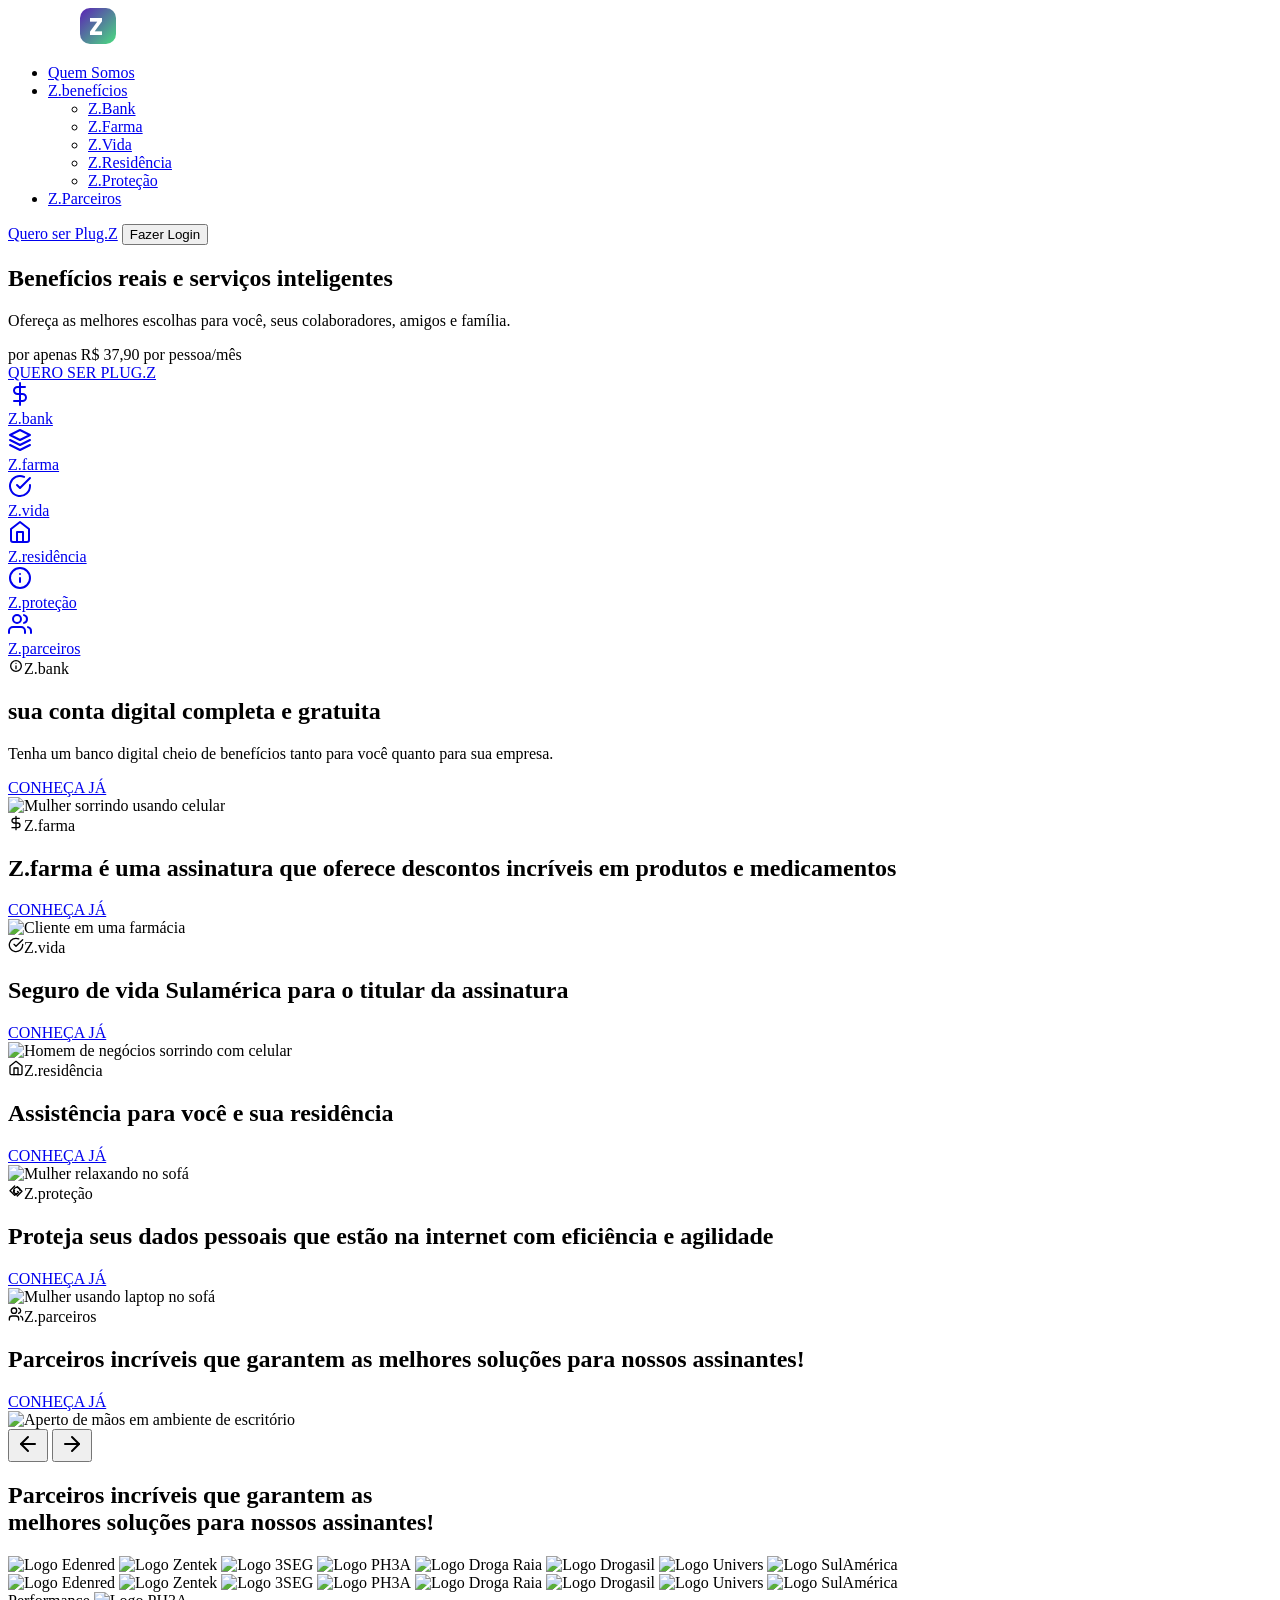
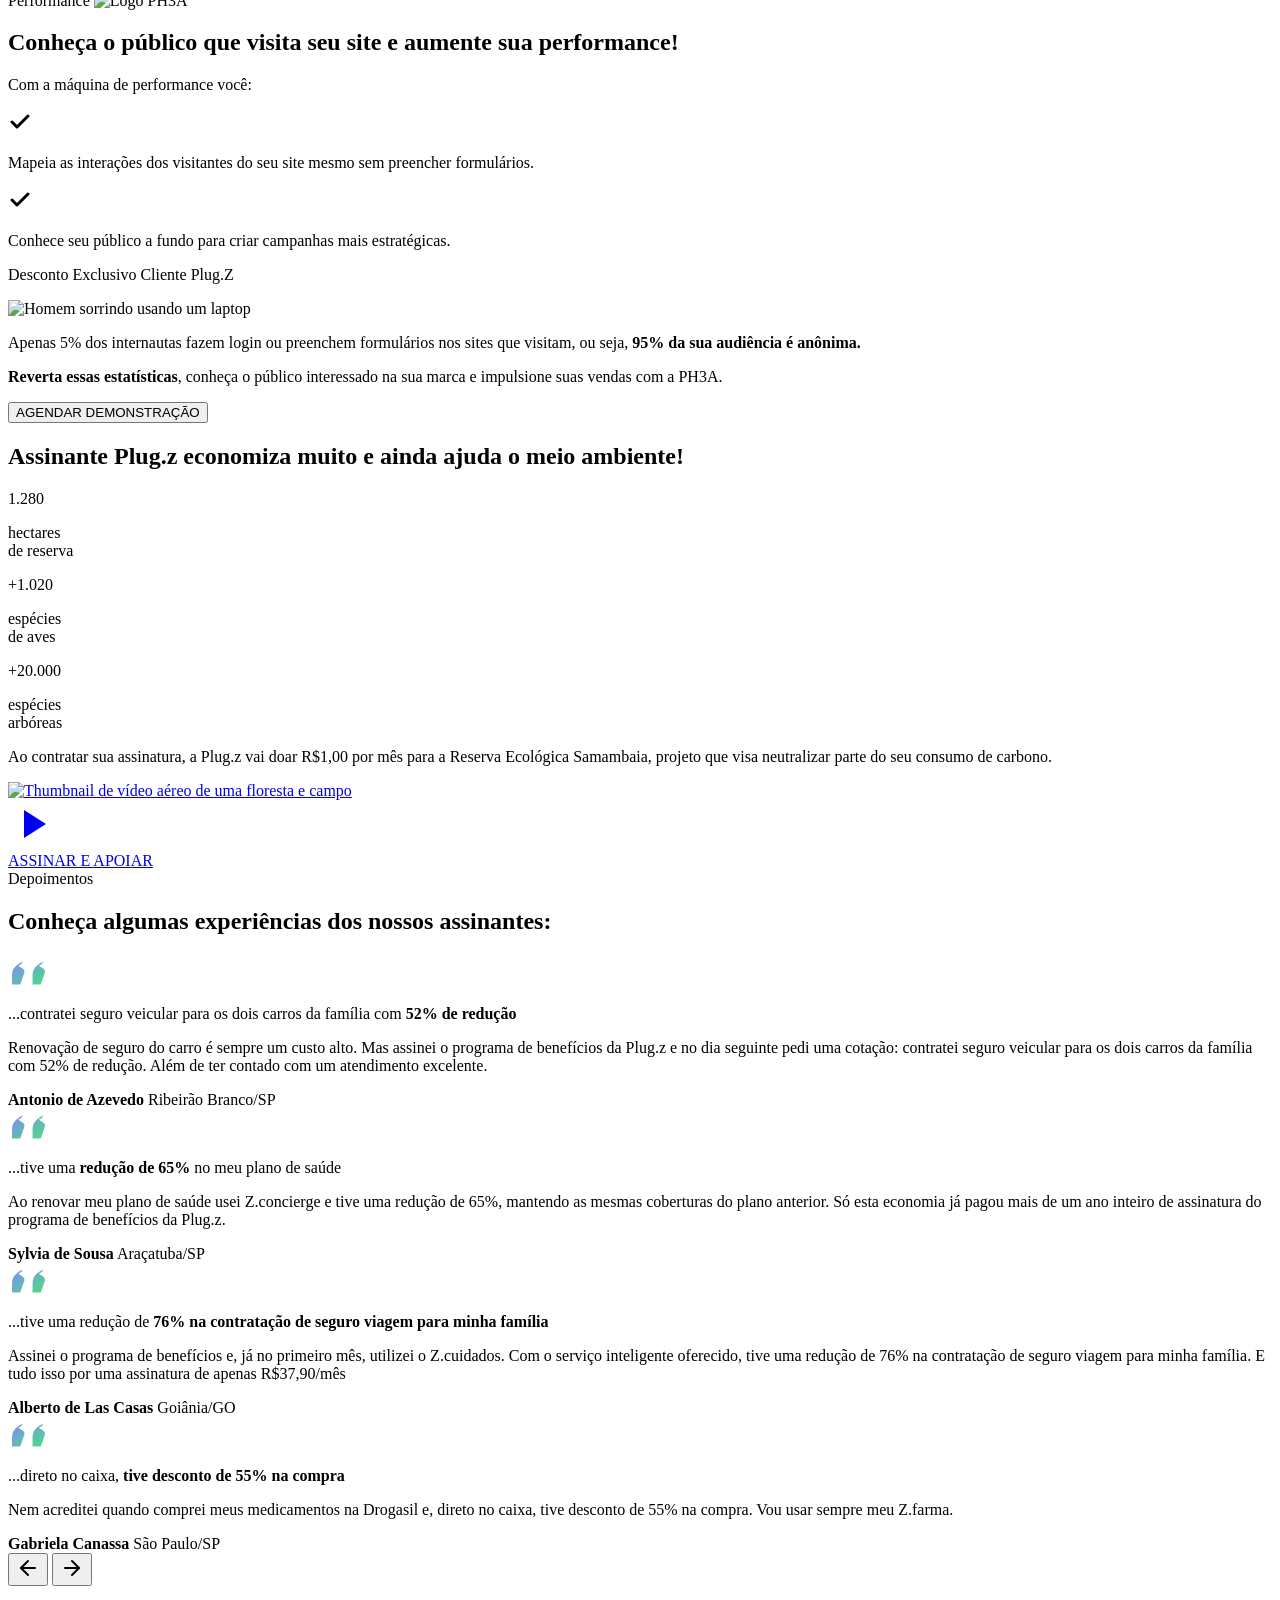
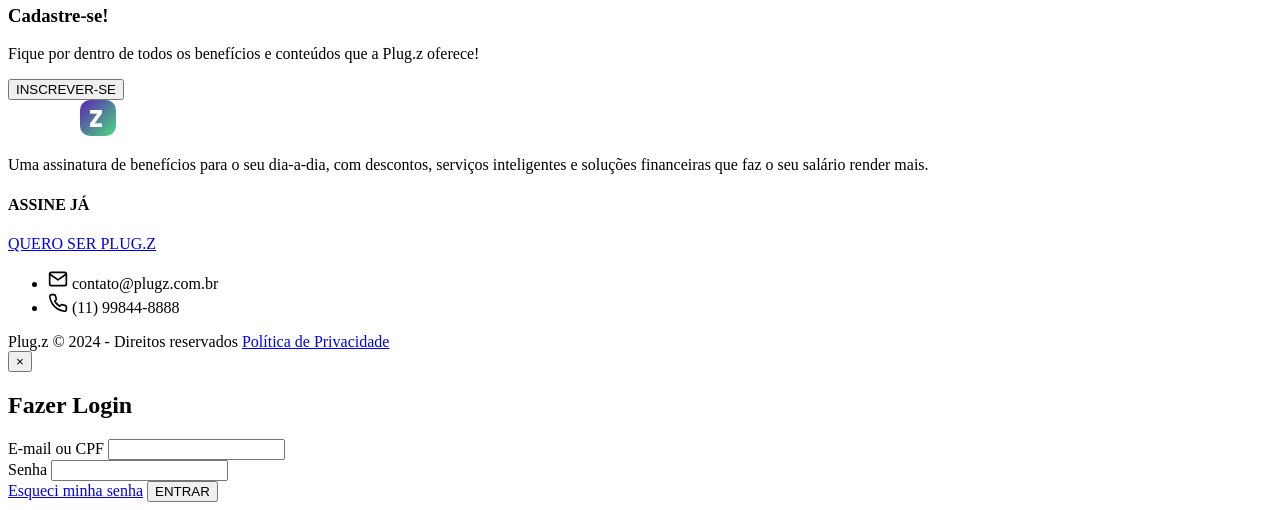
==== index.html @ 10fad4d1 "att5" ====
<!DOCTYPE html>
<html lang="pt-BR">
<head>
    <meta charset="UTF-8">
    <meta name="viewport" content="width=device-width, initial-scale=1.0">
    <title>Plug.Z - Benefícios reais e serviços inteligentes</title>
    <link rel="stylesheet" href="style.css">
    <link rel="preconnect" href="https://fonts.googleapis.com">
    <link rel="preconnect" href="https://fonts.gstatic.com" crossorigin>
    <link href="https://fonts.googleapis.com/css2?family=Poppins:wght@400;500;600;700&display=swap" rel="stylesheet">
</head>
<body>
    <div class="mouse-glow"></div>
    <div class="background-image"></div>
    <div class="background-dots"></div>

    <header class="main-header">
        <div class="container">
            <nav class="main-nav">
                <div class="logo">
                    <a href="index.html">
                        <svg width="112" height="36" viewBox="0 0 112 36" fill="none" xmlns="http://www.w3.org/2000/svg">
                            <defs><linearGradient id="logo-gradient" x1="0" y1="0" x2="1" y2="1"><stop offset="0%" stop-color="#5B21B6"/><stop offset="100%" stop-color="#4ADE80"/></linearGradient></defs>
                            <text x="0" y="27" font-family="Poppins, sans-serif" font-size="28" font-weight="500" fill="white">plug</text>
                            <g transform="translate(72 0)"><rect width="36" height="36" rx="10" fill="url(#logo-gradient)"/><text x="9" y="27" font-family="Poppins, sans-serif" font-size="24" font-weight="700" fill="white">Z</text></g>
                        </svg>
                    </a>
                </div>
                <ul class="nav-links">
                    <li><a href="quem-somos.html">Quem Somos</a></li>
                    
                    <li class="nav-item-dropdown">
                        <a href="#">Z.benefícios</a>
                        <ul class="dropdown-menu">
                            <li><a href="zbank.html">Z.Bank</a></li>
                            <li><a href="zfarma.html">Z.Farma</a></li>
                            <li><a href="zvida.html">Z.Vida</a></li>
                            <li><a href="zresidencia.html">Z.Residência</a></li>
                            <li><a href="zprotecao.html">Z.Proteção</a></li>
                        </ul>
                    </li>

                    <li><a href="zparceiros.html">Z.Parceiros</a></li>
                </ul>
                <div class="nav-buttons">
                    <a href="quem-somos.html" class="btn btn-outline">Quero ser Plug.Z</a>
                    <button class="btn btn-solid" id="login-btn">Fazer Login</button>
                </div>
            </nav>
        </div>
    </header>

    <main class="main-content">
        <div class="container content-wrapper">
            <section class="hero-text">
                <h1>Benefícios reais e serviços inteligentes</h1>
                <p>Ofereça as melhores escolhas para você, seus colaboradores, amigos e família.</p>
                <div class="price-section">
                    <span class="price-label">por apenas</span>
                    <span class="price-value">R$ 37,90</span>
                    <span class="price-period">por pessoa/mês</span>
                </div>
                <a href="quero-ser.html" class="btn btn-gradient">QUERO SER PLUG.Z</a>
            </section>
            
            <section class="services-grid">
                <a href="zbank.html" class="service-card-link">
                    <div class="service-card">
                        <div class="icon-bg"><svg xmlns="http://www.w3.org/2000/svg" width="24" height="24" viewBox="0 0 24 24" fill="none" stroke="currentColor" stroke-width="2" stroke-linecap="round" stroke-linejoin="round"><line x1="12" x2="12" y1="1" y2="23"></line><path d="M17 5H9.5a3.5 3.5 0 0 0 0 7h5a3.5 3.5 0 0 1 0 7H6"></path></svg></div>
                        <span>Z.bank</span>
                    </div>
                </a>
                <a href="zfarma.html" class="service-card-link">
                    <div class="service-card">
                        <div class="icon-bg"><svg xmlns="http://www.w3.org/2000/svg" width="24" height="24" viewBox="0 0 24 24" fill="none" stroke="currentColor" stroke-width="2" stroke-linecap="round" stroke-linejoin="round"><path d="M12 2L2 7l10 5 10-5-10-5zM2 17l10 5 10-5M2 12l10 5 10-5"></path></svg></div>
                        <span>Z.farma</span>
                    </div>
                </a>
                <a href="zvida.html" class="service-card-link">
                    <div class="service-card">
                        <div class="icon-bg"><svg xmlns="http://www.w3.org/2000/svg" width="24" height="24" viewBox="0 0 24 24" fill="none" stroke="currentColor" stroke-width="2" stroke-linecap="round" stroke-linejoin="round"><path d="M22 11.08V12a10 10 0 1 1-5.93-9.14"></path><polyline points="22 4 12 14.01 9 11.01"></polyline></svg></div>
                        <span>Z.vida</span>
                    </div>
                </a>
                <a href="zresidencia.html" class="service-card-link">
                    <div class="service-card">
                        <div class="icon-bg"><svg xmlns="http://www.w3.org/2000/svg" width="24" height="24" viewBox="0 0 24 24" fill="none" stroke="currentColor" stroke-width="2" stroke-linecap="round" stroke-linejoin="round"><path d="m3 9 9-7 9 7v11a2 2 0 0 1-2 2H5a2 2 0 0 1-2-2z"></path><polyline points="9 22 9 12 15 12 15 22"></polyline></svg></div>
                        <span>Z.residência</span>
                    </div>
                </a>
                <a href="zprotecao.html" class="service-card-link">
                    <div class="service-card">
                        <div class="icon-bg"><svg xmlns="http://www.w3.org/2000/svg" width="24" height="24" viewBox="0 0 24 24" fill="none" stroke="currentColor" stroke-width="2" stroke-linecap="round" stroke-linejoin="round"><circle cx="12" cy="12" r="10"></circle><line x1="12" y1="16" x2="12" y2="12"></line><line x1="12" y1="8" x2="12.01" y2="8"></line></svg></div>
                        <span>Z.proteção</span>
                    </div>
                </a>
                <a href="zparceiros.html" class="service-card-link">
                    <div class="service-card">
                        <div class="icon-bg"><svg xmlns="http://www.w3.org/2000/svg" width="24" height="24" viewBox="0 0 24 24" fill="none" stroke="currentColor" stroke-width="2" stroke-linecap="round" stroke-linejoin="round"><path d="M17 21v-2a4 4 0 0 0-4-4H5a4 4 0 0 0-4 4v2"></path><circle cx="9" cy="7" r="4"></circle><path d="M23 21v-2a4 4 0 0 0-3-3.87"></path><path d="M16 3.13a4 4 0 0 1 0 7.75"></path></svg></div>
                        <span>Z.parceiros</span>
                    </div>
                </a>
            </section>
        </div>
    </main>

   <section class="benefits-carousel-section">
        <div class="container">
            <div class="carousel-wrapper carousel-component">
                <div class="carousel-track-container">
                    <div class="carousel-track">
                        <div class="carousel-slide">
                            <div class="slide-content">
                                <span class="service-tag"><svg xmlns="http://www.w3.org/2000/svg" width="16" height="16" viewBox="0 0 24 24" fill="none" stroke="currentColor" stroke-width="2" stroke-linecap="round" stroke-linejoin="round"><circle cx="12" cy="12" r="8"></circle><line x1="12" y1="16" x2="12" y2="12"></line><line x1="12" y1="8" x2="12" y2="8"></line></svg>Z.bank</span>
                                <h2>sua conta digital completa e gratuita</h2>
                                <p>Tenha um banco digital cheio de benefícios tanto para você quanto para sua empresa.</p>
                                <a href="zbank.html" class="btn btn-gradient">CONHEÇA JÁ</a>
                            </div>
                            <div class="slide-image-wrapper"><img src="imgs/index/car-zbank.jpg" alt="Mulher sorrindo usando celular"></div>
                        </div>
                        <div class="carousel-slide">
                            <div class="slide-content">
                                <span class="service-tag"><svg xmlns="http://www.w3.org/2000/svg" width="16" height="16" viewBox="0 0 24 24" fill="none" stroke="currentColor" stroke-width="2" stroke-linecap="round" stroke-linejoin="round"><path d="M12 2v20M17 5H9.5a3.5 3.5 0 0 0 0 7h5a3.5 3.5 0 0 1 0 7H6"></path></svg>Z.farma</span>
                                <h2>Z.farma é uma assinatura que oferece descontos incríveis em produtos e medicamentos</h2>
                                <a href="zfarma.html" class="btn btn-gradient">CONHEÇA JÁ</a>
                            </div>
                            <div class="slide-image-wrapper"><img src="imgs/index/car-zfarma.jpg" alt="Cliente em uma farmácia"></div>
                        </div>
                        <div class="carousel-slide">
                            <div class="slide-content">
                                <span class="service-tag"><svg xmlns="http://www.w3.org/2000/svg" width="16" height="16" viewBox="0 0 24 24" fill="none" stroke="currentColor" stroke-width="2" stroke-linecap="round" stroke-linejoin="round"><path d="M22 11.08V12a10 10 0 1 1-5.93-9.14"></path><polyline points="22 4 12 14.01 9 11.01"></polyline></svg>Z.vida</span>
                                <h2>Seguro de vida Sulamérica para o titular da assinatura</h2>
                                <a href="zvida.html" class="btn btn-gradient">CONHEÇA JÁ</a>
                            </div>
                            <div class="slide-image-wrapper"><img src="imgs/index/car-zvida.jpg" alt="Homem de negócios sorrindo com celular"></div>
                        </div>
                        <div class="carousel-slide">
                            <div class="slide-content">
                                <span class="service-tag"><svg xmlns="http://www.w3.org/2000/svg" width="16" height="16" viewBox="0 0 24 24" fill="none" stroke="currentColor" stroke-width="2" stroke-linecap="round" stroke-linejoin="round"><path d="m3 9 9-7 9 7v11a2 2 0 0 1-2 2H5a2 2 0 0 1-2-2z"></path><polyline points="9 22 9 12 15 12 15 22"></polyline></svg>Z.residência</span>
                                <h2>Assistência para você e sua residência</h2>
                                <a href="zresidencia.html" class="btn btn-gradient">CONHEÇA JÁ</a>
                            </div>
                            <div class="slide-image-wrapper"><img src="imgs/index/car-zresidencia.jpg" alt="Mulher relaxando no sofá"></div>
                        </div>
                        <div class="carousel-slide">
                            <div class="slide-content">
                                <span class="service-tag"><svg xmlns="http://www.w3.org/2000/svg" width="16" height="16" viewBox="0 0 24 24" fill="none" stroke="currentColor" stroke-width="2" stroke-linecap="round" stroke-linejoin="round"><path d="M18 11.25a4.72 4.72 0 1 0-8.86 2.09"></path><path d="M14.25 12.75 16 14l-4 4-1.5-1.5"></path><path d="m14 19.5 7-7-7-7"></path><path d="M9.75 11.25 8 13l4 4 1.5-1.5"></path><path d="m10 4.5-7 7 7 7"></path></svg>Z.proteção</span>
                                <h2>Proteja seus dados pessoais que estão na internet com eficiência e agilidade</h2>
                                <a href="zprotecao.html" class="btn btn-gradient">CONHEÇA JÁ</a>
                            </div>
                            <div class="slide-image-wrapper"><img src="imgs/index/car-zprotecao.jpg" alt="Mulher usando laptop no sofá"></div>
                        </div>
                        <div class="carousel-slide">
                            <div class="slide-content">
                                <span class="service-tag"><svg xmlns="http://www.w3.org/2000/svg" width="16" height="16" viewBox="0 0 24 24" fill="none" stroke="currentColor" stroke-width="2" stroke-linecap="round" stroke-linejoin="round"><path d="M16 21v-2a4 4 0 0 0-4-4H6a4 4 0 0 0-4 4v2"/><circle cx="9" cy="7" r="4"/><path d="M22 21v-2a4 4 0 0 0-3-3.87"/><path d="M16 3.13a4 4 0 0 1 0 7.75"/></svg>Z.parceiros</span>
                                <h2>Parceiros incríveis que garantem as melhores soluções para nossos assinantes!</h2>
                                <a href="zparceiros.html" class="btn btn-gradient">CONHEÇA JÁ</a>
                            </div>
                            <div class="slide-image-wrapper"><img src="imgs/index/car-zparceiros.jpg" alt="Aperto de mãos em ambiente de escritório"></div>
                        </div>
                    </div>
                </div>
                <div class="carousel-nav">
                    <button class="carousel-arrow prev-arrow"><svg xmlns="http://www.w3.org/2000/svg" width="24" height="24" viewBox="0 0 24 24" fill="none" stroke="currentColor" stroke-width="2" stroke-linecap="round" stroke-linejoin="round"><line x1="19" y1="12" x2="5" y2="12"></line><polyline points="12 19 5 12 12 5"></polyline></svg></button>
                    <button class="carousel-arrow next-arrow"><svg xmlns="http://www.w3.org/2000/svg" width="24" height="24" viewBox="0 0 24 24" fill="none" stroke="currentColor" stroke-width="2" stroke-linecap="round" stroke-linejoin="round"><line x1="5" y1="12" x2="19" y2="12"></line><polyline points="12 5 19 12 12 19"></polyline></svg></button>
                </div>
            </div>
        </div>
    </section>

    <section class="partners-section">
        <div class="container">
            <h2 class="partners-title">
                <strong>Parceiros incríveis</strong> que garantem as<br>melhores soluções para nossos assinantes!
            </h2>
            <div class="logo-scroller">
                <div class="logo-list">
                    <img src="imgs/index/logo-edenred.png" alt="Logo Edenred">
                    <img src="imgs/index/logo-zentek.png" alt="Logo Zentek">
                    <img src="imgs/index/logo-3seg.png" alt="Logo 3SEG">
                    <img src="imgs/index/logo-ph3a.png" alt="Logo PH3A">
                    <img src="imgs/index/logo-drogaraia.png" alt="Logo Droga Raia">
                    <img src="imgs/index/logo-drogasil.png" alt="Logo Drogasil">
                    <img src="imgs/index/logo-univers.png" alt="Logo Univers">
                    <img src="imgs/index/logo-sulamerica.png" alt="Logo SulAmérica">
                </div>
                <div class="logo-list" aria-hidden="true">
                    <img src="imgs/index/logo-edenred.png" alt="Logo Edenred">
                    <img src="imgs/index/logo-zentek.png" alt="Logo Zentek">
                    <img src="imgs/index/logo-3seg.png" alt="Logo 3SEG">
                    <img src="imgs/index/logo-ph3a.png" alt="Logo PH3A">
                    <img src="imgs/index/logo-drogaraia.png" alt="Logo Droga Raia">
                    <img src="imgs/index/logo-drogasil.png" alt="Logo Drogasil">
                    <img src="imgs/index/logo-univers.png" alt="Logo Univers">
                    <img src="imgs/index/logo-sulamerica.png" alt="Logo SulAmérica">
                </div>
            </div>
        </div>
    </section>

    <section class="performance-section">
        <div class="container">
            <div class="performance-card">
                <div class="performance-content">
                    <div class="performance-header">
                        <span class="pill">Performance</span>
                        <img src="imgs/index/section-ph3a.png" alt="Logo PH3A" class="partner-logo">
                    </div>
                    <h2>Conheça o público que visita seu site e aumente sua performance!</h2>
                    <p class="subtitle">Com a máquina de performance você:</p>
                    <div class="feature-grid">
                        <div class="feature-item">
                            <svg class="checkmark" xmlns="http://www.w3.org/2000/svg" width="24" height="24" viewBox="0 0 24 24" fill="none" stroke="currentColor" stroke-width="3" stroke-linecap="round" stroke-linejoin="round"><polyline points="20 6 9 17 4 12"></polyline></svg>
                            <p>Mapeia as interações dos visitantes do seu site mesmo sem preencher formulários.</p>
                        </div>
                        <div class="feature-item">
                            <svg class="checkmark" xmlns="http://www.w3.org/2000/svg" width="24" height="24" viewBox="0 0 24 24" fill="none" stroke="currentColor" stroke-width="3" stroke-linecap="round" stroke-linejoin="round"><polyline points="20 6 9 17 4 12"></polyline></svg>
                            <p>Conhece seu público a fundo para criar campanhas mais estratégicas.</p>
                        </div>
                    </div>
                    <p class="exclusive-discount">Desconto Exclusivo Cliente Plug.Z</p>
                </div>
                <div class="performance-image-wrapper">
                    <img src="https://images.unsplash.com/photo-1599566150163-29194dcaad36?q=80&w=1974&auto=format&fit=crop" alt="Homem sorrindo usando um laptop">
                </div>
            </div>
        </div>
    </section>

    <section class="stats-cta-section">
        <div class="container">
            <div class="stats-wrapper">
                <div class="stat-card">
                    <p>Apenas 5% dos internautas fazem login ou preenchem formulários nos sites que visitam, ou seja, <strong>95% da sua audiência é anônima.</strong></p>
                </div>
                <div class="stat-card cta-card">
                    <p><strong>Reverta essas estatísticas</strong>, conheça o público interessado na sua marca e impulsione suas vendas com a PH3A.</p>
                    <button class="btn btn-gradient">AGENDAR DEMONSTRAÇÃO</button>
                </div>
            </div>
        </div>
    </section>

    <section class="environment-section">
        <div class="container">
            <div class="environment-card">
                <div class="environment-info">
                    <h2>Assinante Plug.z economiza muito e ainda ajuda o meio ambiente!</h2>
                    <div class="environment-stats">
                        <div class="stat-item"><span class="stat-number">1.280</span><p class="stat-label">hectares<br>de reserva</p></div>
                        <div class="stat-item"><span class="stat-number">+1.020</span><p class="stat-label">espécies<br>de aves</p></div>
                        <div class="stat-item"><span class="stat-number">+20.000</span><p class="stat-label">espécies<br>arbóreas</p></div>
                    </div>
                </div>
                <div class="environment-video-side">
                    <p>Ao contratar sua assinatura, a Plug.z vai doar R$1,00 por mês para a Reserva Ecológica Samambaia, projeto que visa neutralizar parte do seu consumo de carbono.</p>
                    <a href="https://www.youtube.com/watch?v=bH5TmgwI7Fs&t" class="video-thumbnail" target="_blank" rel="noopener noreferrer">
                        <img src="https://images.unsplash.com/photo-1500382017468-9049fed747ef?q=80&w=2232&auto=format&fit=crop" alt="Thumbnail de vídeo aéreo de uma floresta e campo">
                        <div class="play-button-overlay"><svg xmlns="http://www.w3.org/2000/svg" width="48" height="48" viewBox="0 0 24 24" fill="currentColor"><path d="M8 5v14l11-7z"></path></svg></div>
                    </a>
                </div>
                <a href="quero-ser.html" class="btn btn-gradient">ASSINAR E APOIAR</a>
            </div>
        </div>
    </section>

    <section class="testimonials-section">
        <div class="container testimonials-wrapper">
            <div class="testimonial-intro">
                <span class="pill">Depoimentos</span>
                <h2>Conheça algumas <strong>experiências</strong> dos nossos assinantes:</h2>
            </div>
            
            <div class="testimonial-carousel carousel-component">
                <div class="carousel-track-container">
                    <div class="carousel-track">
                        <!-- Slide 1 -->
                        <div class="testimonial-slide">
                            <div class="testimonial-card">
                                <svg class="quote-icon" width="40" height="30" viewBox="0 0 40 30" fill="none" xmlns="http://www.w3.org/2000/svg">
                                    <defs><linearGradient id="quote-gradient-1" x1="0" y1="0" x2="1" y2="1"><stop offset="0%" stop-color="#818CF8"/><stop offset="100%" stop-color="#4ADE80"/></linearGradient></defs>
                                    <path d="M12.23 29.5L16.5 17.25C16.5 16.0375 16.1458 15.0417 15.4375 14.2625C14.7292 13.4833 13.5 12.625 11.75 11.6875L10.38 10.375C11.5567 9.89167 12.575 9.41667 13.435 8.95L14.735 6.6C12.4217 7.7 10.425 8.95 8.745 10.35C7.065 11.75 5.86 13.25 5.13 14.85C4.4 16.45 4.035 18.2 4.035 20.1V29.5H12.235H12.23ZM32.765 29.5L37.035 17.25C37.035 16.0375 36.6808 15.0417 35.9725 14.2625C35.2642 13.4833 34.035 12.625 32.285 11.6875L30.915 10.375C32.0917 9.89167 33.11 9.41667 33.97 8.95L35.27 6.6C32.9567 7.7 30.96 8.95 29.28 10.35C27.6 11.75 26.395 13.25 25.665 14.85C24.935 16.45 24.57 18.2 24.57 20.1V29.5H32.765Z" fill="url(#quote-gradient-1)"/></svg>
                                <p class="testimonial-quote">...contratei seguro veicular para os dois carros da família com <strong>52% de redução</strong></p>
                                <p class="testimonial-body">Renovação de seguro do carro é sempre um custo alto. Mas assinei o programa de benefícios da Plug.z e no dia seguinte pedi uma cotação: contratei seguro veicular para os dois carros da família com 52% de redução. Além de ter contado com um atendimento excelente.</p>
                                <div class="testimonial-author">
                                    <strong>Antonio de Azevedo</strong>
                                    <span>Ribeirão Branco/SP</span>
                                </div>
                            </div>
                        </div>
                        <!-- Slide 2 -->
                        <div class="testimonial-slide">
                            <div class="testimonial-card">
                                <svg class="quote-icon" width="40" height="30" viewBox="0 0 40 30" fill="none" xmlns="http://www.w3.org/2000/svg">
                                    <defs><linearGradient id="quote-gradient-2" x1="0" y1="0" x2="1" y2="1"><stop offset="0%" stop-color="#818CF8"/><stop offset="100%" stop-color="#4ADE80"/></linearGradient></defs>
                                    <path d="M12.23 29.5L16.5 17.25C16.5 16.0375 16.1458 15.0417 15.4375 14.2625C14.7292 13.4833 13.5 12.625 11.75 11.6875L10.38 10.375C11.5567 9.89167 12.575 9.41667 13.435 8.95L14.735 6.6C12.4217 7.7 10.425 8.95 8.745 10.35C7.065 11.75 5.86 13.25 5.13 14.85C4.4 16.45 4.035 18.2 4.035 20.1V29.5H12.235H12.23ZM32.765 29.5L37.035 17.25C37.035 16.0375 36.6808 15.0417 35.9725 14.2625C35.2642 13.4833 34.035 12.625 32.285 11.6875L30.915 10.375C32.0917 9.89167 33.11 9.41667 33.97 8.95L35.27 6.6C32.9567 7.7 30.96 8.95 29.28 10.35C27.6 11.75 26.395 13.25 25.665 14.85C24.935 16.45 24.57 18.2 24.57 20.1V29.5H32.765Z" fill="url(#quote-gradient-2)"/></svg>
                                <p class="testimonial-quote">...tive uma <strong>redução de 65%</strong> no meu plano de saúde</p>
                                <p class="testimonial-body">Ao renovar meu plano de saúde usei Z.concierge e tive uma redução de 65%, mantendo as mesmas coberturas do plano anterior. Só esta economia já pagou mais de um ano inteiro de assinatura do programa de benefícios da Plug.z.</p>
                                <div class="testimonial-author">
                                    <strong>Sylvia de Sousa</strong>
                                    <span>Araçatuba/SP</span>
                                </div>
                            </div>
                        </div>
                        <!-- Slide 3 -->
                        <div class="testimonial-slide">
                            <div class="testimonial-card">
                                <svg class="quote-icon" width="40" height="30" viewBox="0 0 40 30" fill="none" xmlns="http://www.w3.org/2000/svg">
                                    <defs><linearGradient id="quote-gradient-3" x1="0" y1="0" x2="1" y2="1"><stop offset="0%" stop-color="#818CF8"/><stop offset="100%" stop-color="#4ADE80"/></linearGradient></defs>
                                    <path d="M12.23 29.5L16.5 17.25C16.5 16.0375 16.1458 15.0417 15.4375 14.2625C14.7292 13.4833 13.5 12.625 11.75 11.6875L10.38 10.375C11.5567 9.89167 12.575 9.41667 13.435 8.95L14.735 6.6C12.4217 7.7 10.425 8.95 8.745 10.35C7.065 11.75 5.86 13.25 5.13 14.85C4.4 16.45 4.035 18.2 4.035 20.1V29.5H12.235H12.23ZM32.765 29.5L37.035 17.25C37.035 16.0375 36.6808 15.0417 35.9725 14.2625C35.2642 13.4833 34.035 12.625 32.285 11.6875L30.915 10.375C32.0917 9.89167 33.11 9.41667 33.97 8.95L35.27 6.6C32.9567 7.7 30.96 8.95 29.28 10.35C27.6 11.75 26.395 13.25 25.665 14.85C24.935 16.45 24.57 18.2 24.57 20.1V29.5H32.765Z" fill="url(#quote-gradient-3)"/></svg>
                                <p class="testimonial-quote">...tive uma redução de <strong>76% na contratação de seguro viagem para minha família</strong></p>
                                <p class="testimonial-body">Assinei o programa de benefícios e, já no primeiro mês, utilizei o Z.cuidados. Com o serviço inteligente oferecido, tive uma redução de 76% na contratação de seguro viagem para minha família. E tudo isso por uma assinatura de apenas R$37,90/mês</p>
                                <div class="testimonial-author">
                                    <strong>Alberto de Las Casas</strong>
                                    <span>Goiânia/GO</span>
                                </div>
                            </div>
                        </div>
                        <!-- Slide 4 -->
                        <div class="testimonial-slide">
                            <div class="testimonial-card">
                                <svg class="quote-icon" width="40" height="30" viewBox="0 0 40 30" fill="none" xmlns="http://www.w3.org/2000/svg">
                                    <defs><linearGradient id="quote-gradient-4" x1="0" y1="0" x2="1" y2="1"><stop offset="0%" stop-color="#818CF8"/><stop offset="100%" stop-color="#4ADE80"/></linearGradient></defs>
                                    <path d="M12.23 29.5L16.5 17.25C16.5 16.0375 16.1458 15.0417 15.4375 14.2625C14.7292 13.4833 13.5 12.625 11.75 11.6875L10.38 10.375C11.5567 9.89167 12.575 9.41667 13.435 8.95L14.735 6.6C12.4217 7.7 10.425 8.95 8.745 10.35C7.065 11.75 5.86 13.25 5.13 14.85C4.4 16.45 4.035 18.2 4.035 20.1V29.5H12.235H12.23ZM32.765 29.5L37.035 17.25C37.035 16.0375 36.6808 15.0417 35.9725 14.2625C35.2642 13.4833 34.035 12.625 32.285 11.6875L30.915 10.375C32.0917 9.89167 33.11 9.41667 33.97 8.95L35.27 6.6C32.9567 7.7 30.96 8.95 29.28 10.35C27.6 11.75 26.395 13.25 25.665 14.85C24.935 16.45 24.57 18.2 24.57 20.1V29.5H32.765Z" fill="url(#quote-gradient-4)"/></svg>
                                <p class="testimonial-quote">...direto no caixa, <strong>tive desconto de 55% na compra</strong></p>
                                <p class="testimonial-body">Nem acreditei quando comprei meus medicamentos na Drogasil e, direto no caixa, tive desconto de 55% na compra. Vou usar sempre meu Z.farma.</p>
                                <div class="testimonial-author">
                                    <strong>Gabriela Canassa</strong>
                                    <span>São Paulo/SP</span>
                                </div>
                            </div>
                        </div>
                    </div>
                </div>
                <div class="carousel-nav testimonial-nav">
                    <button class="carousel-arrow prev-arrow"><svg xmlns="http://www.w3.org/2000/svg" width="24" height="24" viewBox="0 0 24 24" fill="none" stroke="currentColor" stroke-width="2" stroke-linecap="round" stroke-linejoin="round"><line x1="19" y1="12" x2="5" y2="12"></line><polyline points="12 19 5 12 12 5"></polyline></svg></button>
                    <button class="carousel-arrow next-arrow"><svg xmlns="http://www.w3.org/2000/svg" width="24" height="24" viewBox="0 0 24 24" fill="none" stroke="currentColor" stroke-width="2" stroke-linecap="round" stroke-linejoin="round"><line x1="5" y1="12" x2="19" y2="12"></line><polyline points="12 5 19 12 12 19"></polyline></svg></button>
                </div>
            </div>
        </div>
    </section>

    <footer class="main-footer-wrapper">
        <div class="footer-cta-section">
            <div class="container footer-cta-content">
                <div class="cta-text">
                    <h3>Cadastre-se!</h3>
                    <p>Fique por dentro de todos os benefícios e conteúdos que a Plug.z oferece!</p>
                </div>
                <button class="btn btn-solid">INSCREVER-SE</button>
            </div>
        </div>
        <div class="footer-main">
            <div class="container footer-grid">
                <div class="footer-column">
                    <div class="logo">
                         <svg width="112" height="36" viewBox="0 0 112 36" fill="none" xmlns="http://www.w3.org/2000/svg">
                            <defs><linearGradient id="logo-gradient-footer" x1="0" y1="0" x2="1" y2="1"><stop offset="0%" stop-color="#5B21B6"/><stop offset="100%" stop-color="#4ADE80"/></linearGradient></defs>
                            <text x="0" y="27" font-family="Poppins, sans-serif" font-size="28" font-weight="500" fill="white">plug</text>
                            <g transform="translate(72 0)"><rect width="36" height="36" rx="10" fill="url(#logo-gradient-footer)"/><text x="9" y="27" font-family="Poppins, sans-serif" font-size="24" font-weight="700" fill="white">Z</text></g>
                        </svg>
                    </div>
                    <p class="footer-description">
                        Uma assinatura de benefícios para o seu dia-a-dia, com descontos, serviços inteligentes e soluções financeiras que faz o seu salário render mais.
                    </p>
                </div>
                <div class="footer-column">
                    <h4>ASSINE JÁ</h4>
                    <!-- Botão agora é um link estilizado -->
                    <a href="quero-ser.html" class="btn btn-gradient">QUERO SER PLUG.Z</a>
                </div>
                <div class="footer-column">
                    <ul class="contact-list">
                        <li>
                            <svg xmlns="http://www.w3.org/2000/svg" width="20" height="20" viewBox="0 0 24 24" fill="none" stroke="currentColor" stroke-width="2" stroke-linecap="round" stroke-linejoin="round"><path d="M4 4h16c1.1 0 2 .9 2 2v12c0 1.1-.9 2-2 2H4c-1.1 0-2-.9-2-2V6c0-1.1.9-2 2-2z"></path><polyline points="22,6 12,13 2,6"></polyline></svg>
                            <span>contato@plugz.com.br</span>
                        </li>
                        <li>
                            <svg xmlns="http://www.w3.org/2000/svg" width="20" height="20" viewBox="0 0 24 24" fill="none" stroke="currentColor" stroke-width="2" stroke-linecap="round" stroke-linejoin="round"><path d="M22 16.92v3a2 2 0 0 1-2.18 2 19.79 19.79 0 0 1-8.63-3.07 19.5 19.5 0 0 1-6-6 19.79 19.79 0 0 1-3.07-8.67A2 2 0 0 1 4.11 2h3a2 2 0 0 1 2 1.72 12.84 12.84 0 0 0 .7 2.81 2 2 0 0 1-.45 2.11L8.09 9.91a16 16 0 0 0 6 6l1.27-1.27a2 2 0 0 1 2.11-.45 12.84 12.84 0 0 0 2.81.7A2 2 0 0 1 22 16.92z"></path></svg>
                            <span>(11) 99844-8888</span>
                        </li>
                    </ul>
                </div>
            </div>
            <div class="container footer-bottom">
                <span>Plug.z © 2024 - Direitos reservados</span>
                <a href="politica-privacidade.html">Política de Privacidade</a>
            </div>
        </div>
    </footer>

    <script src="script.js"></script>
<!-- ============================================= -->
<!-- ========= INÍCIO DO MODAL DE LOGIN ========== -->
<!-- ============================================= -->
    <div class="modal-overlay" id="login-modal-overlay">
        <div class="modal-content" id="login-modal-content">
            <button class="modal-close-btn" id="login-modal-close">&times;</button>
            <h2>Fazer Login</h2>
            <form id="login-form">
                <div class="form-group">
                    <label for="email">E-mail ou CPF</label>
                    <input type="text" id="email" name="email" required>
                </div>
                <div class="form-group">
                    <label for="password">Senha</label>
                    <input type="password" id="password" name="password" required>
                </div>
                <a href="#" class="forgot-password-link">Esqueci minha senha</a>
                <button type="submit" class="btn btn-gradient">ENTRAR</button>
            </form>
        </div>
    </div>
<!-- ============================================= -->
<!-- ========== FIM DO MODAL DE LOGIN ============ -->
<!-- ============================================= -->
</body>
</html>
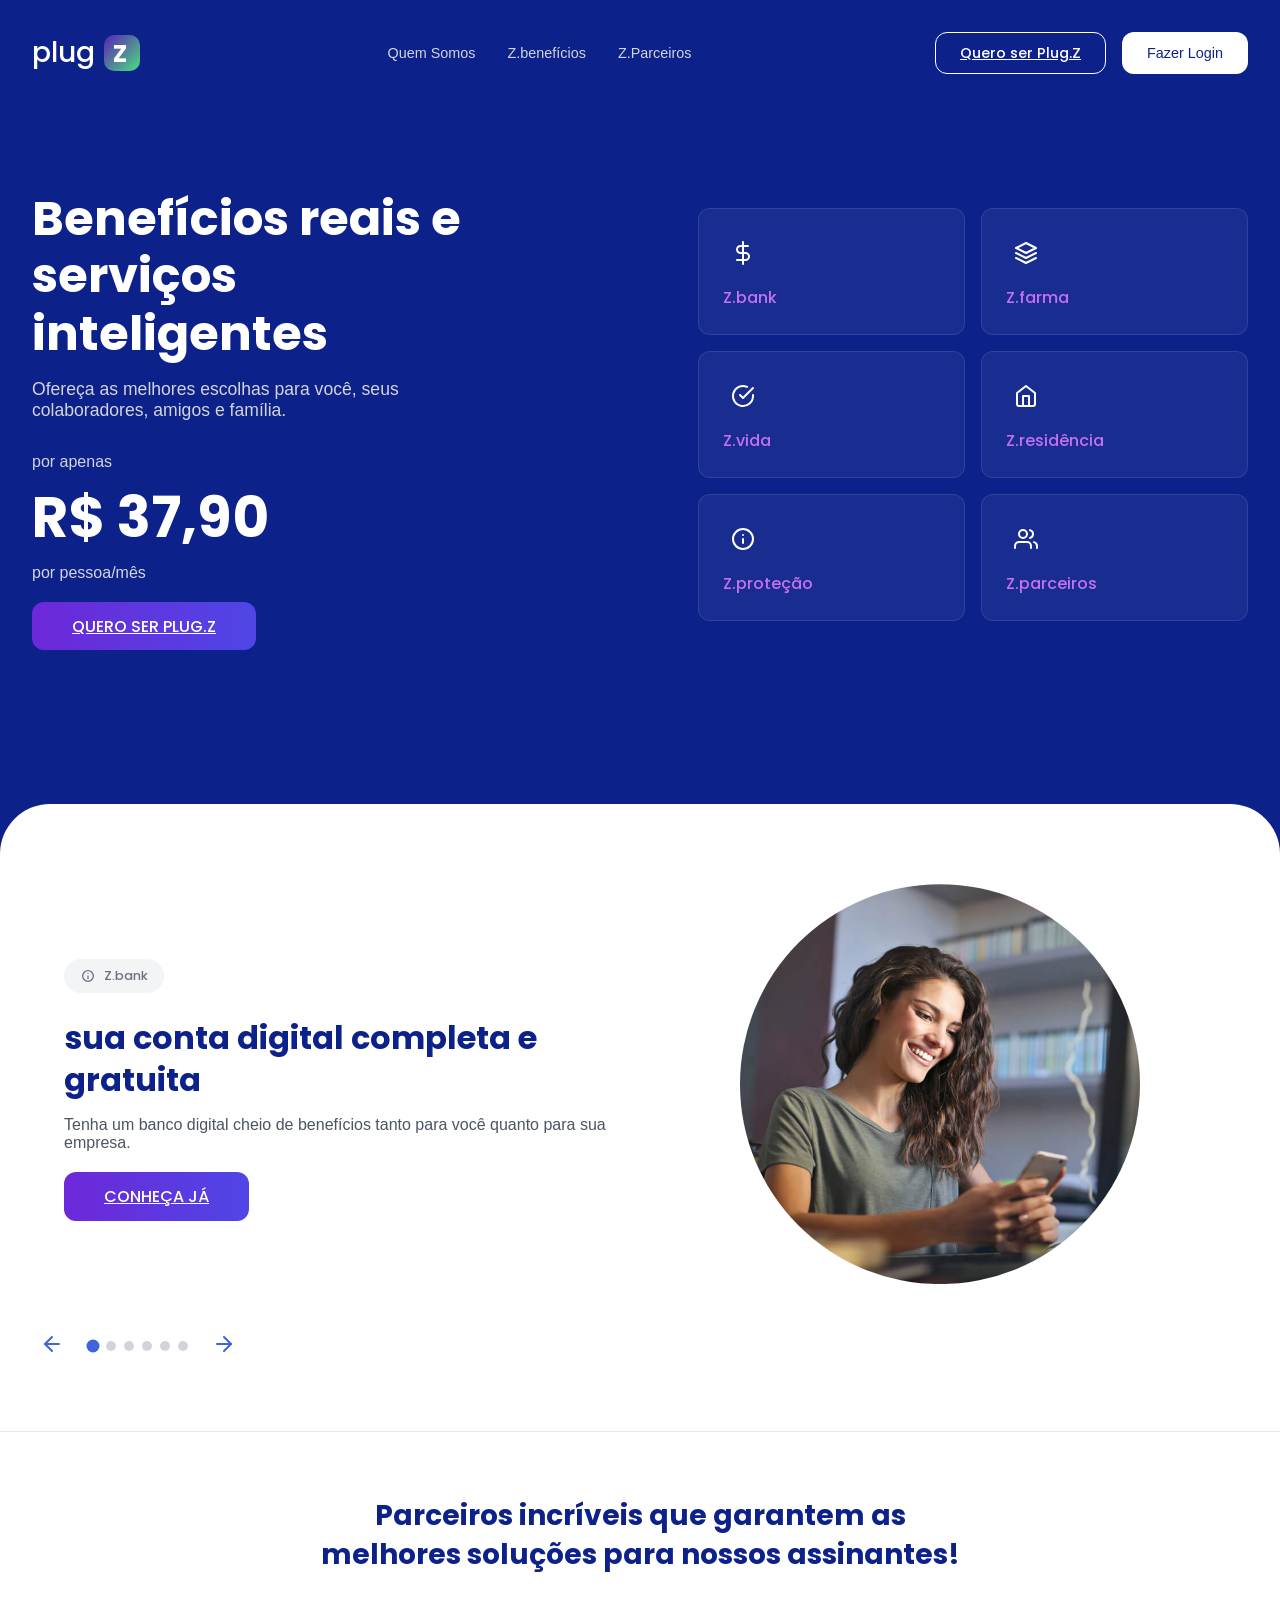
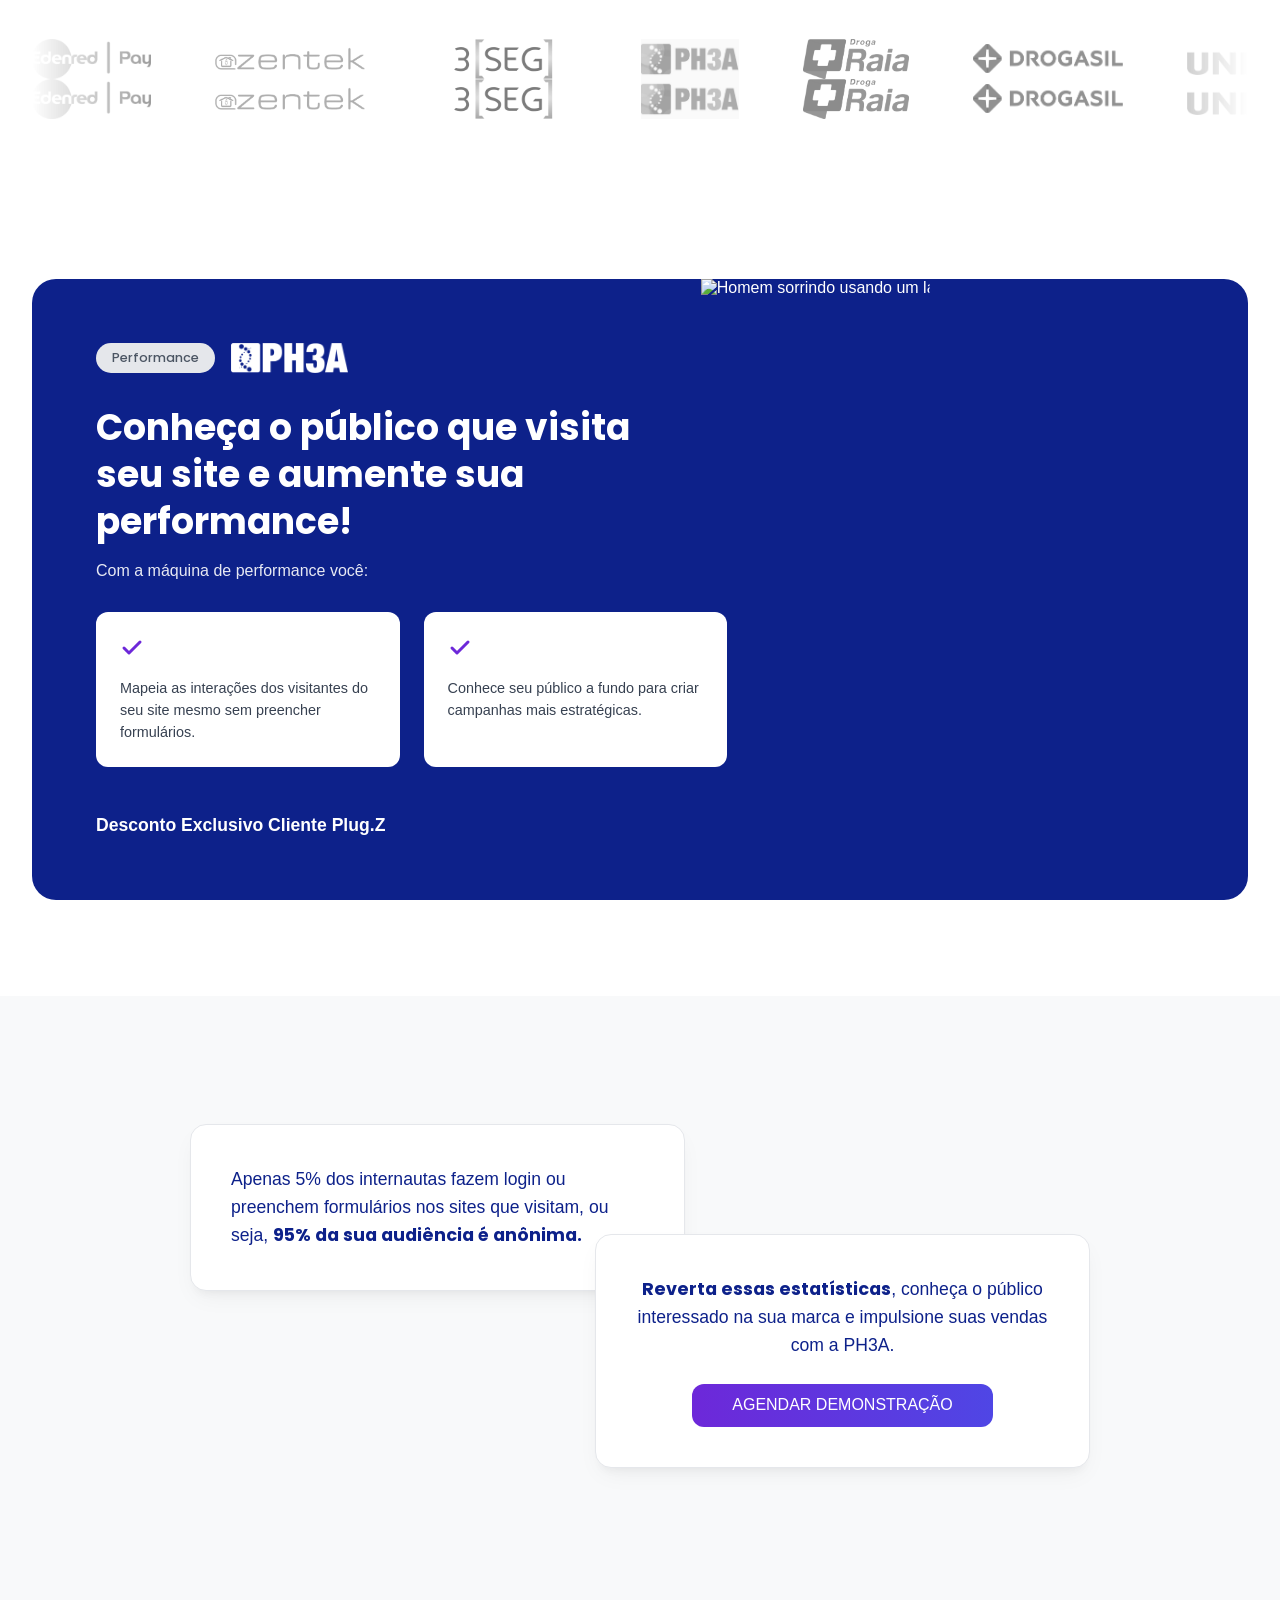
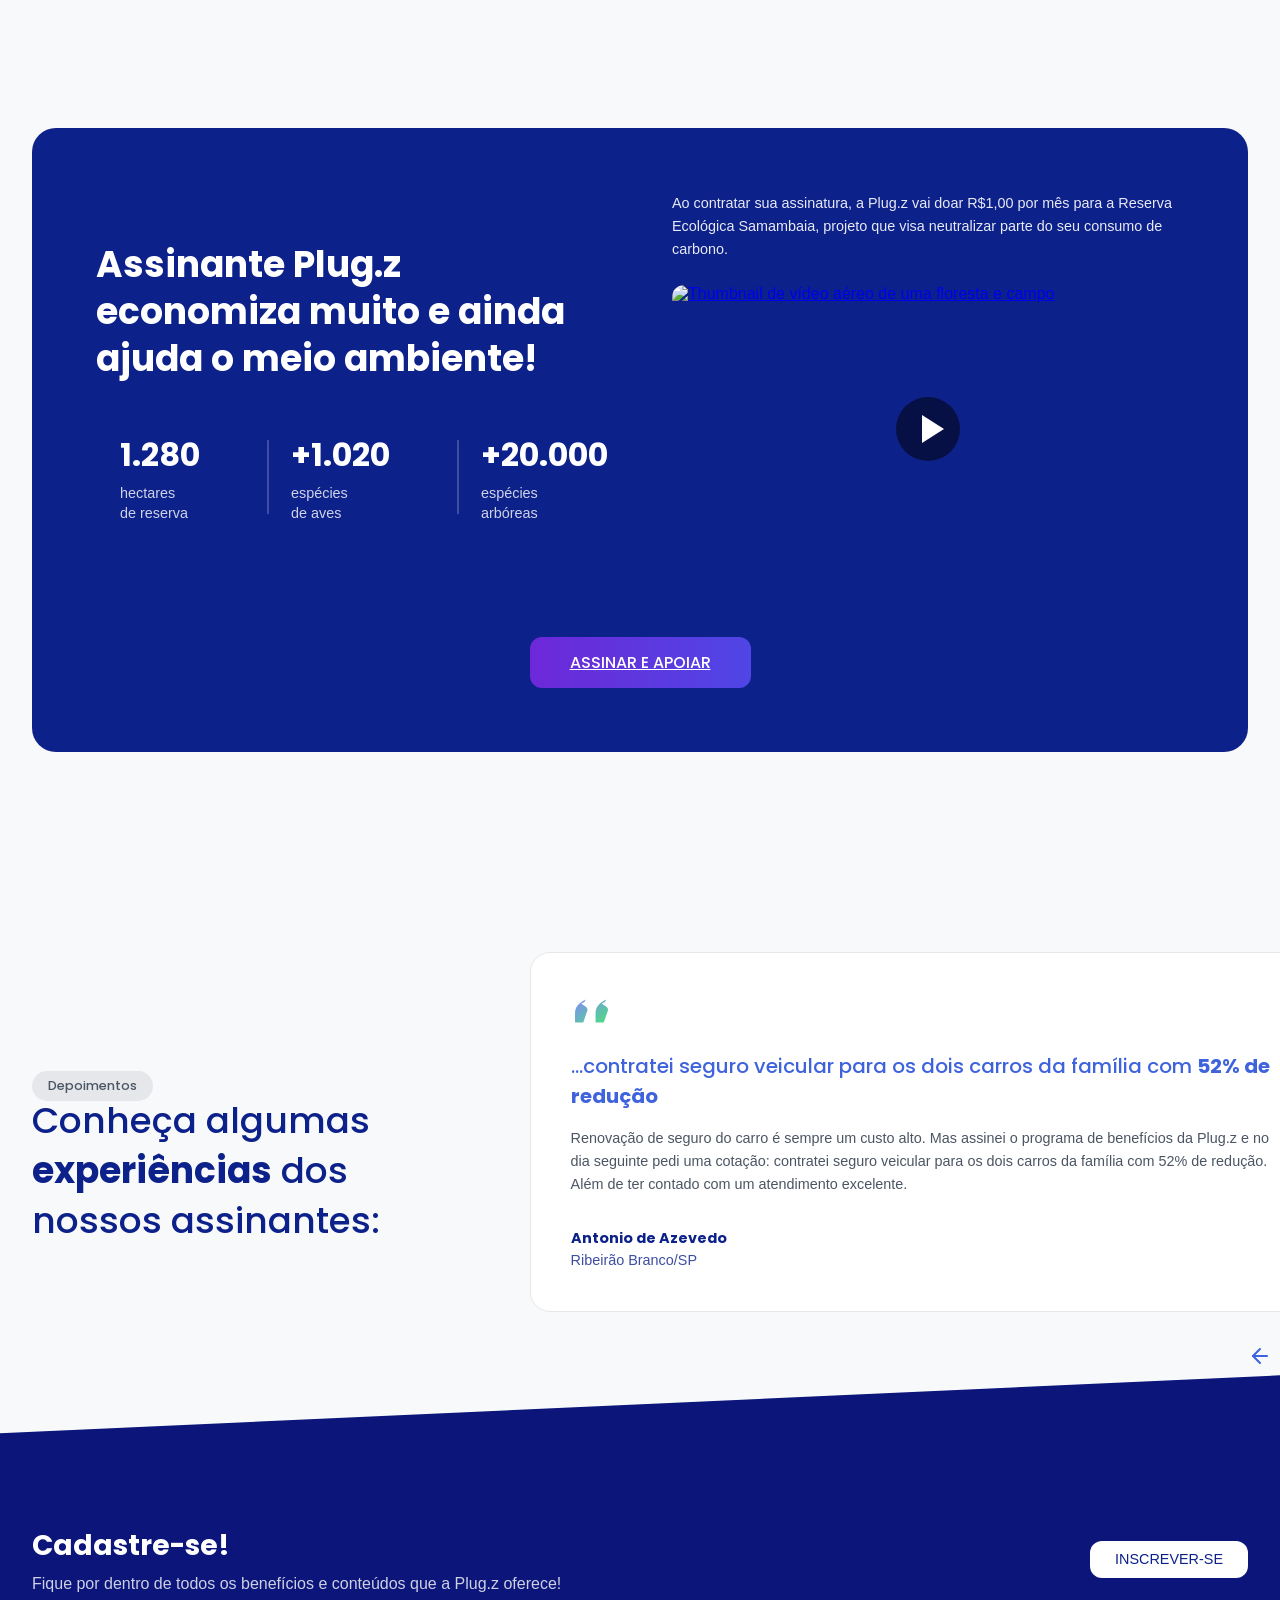
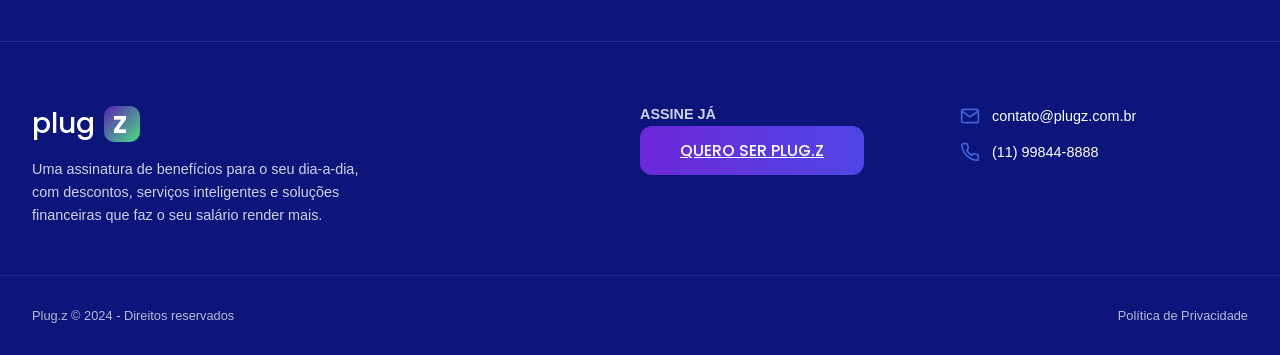
==== commit 0d151c2b: "reestruturacao projeto" ====
--- a/index.html
+++ b/index.html
@@ -4,7 +4,7 @@
     <meta charset="UTF-8">
     <meta name="viewport" content="width=device-width, initial-scale=1.0">
     <title>Plug.Z - Benefícios reais e serviços inteligentes</title>
-    <link rel="stylesheet" href="style.css">
+    <link rel="stylesheet" href="css/style.css">
     <link rel="preconnect" href="https://fonts.googleapis.com">
     <link rel="preconnect" href="https://fonts.gstatic.com" crossorigin>
     <link href="https://fonts.googleapis.com/css2?family=Poppins:wght@400;500;600;700&display=swap" rel="stylesheet">
@@ -116,7 +116,7 @@
                                 <p>Tenha um banco digital cheio de benefícios tanto para você quanto para sua empresa.</p>
                                 <a href="zbank.html" class="btn btn-gradient">CONHEÇA JÁ</a>
                             </div>
-                            <div class="slide-image-wrapper"><img src="imgs/index/car-zbank.jpg" alt="Mulher sorrindo usando celular"></div>
+                            <div class="slide-image-wrapper"><img src="assets/imgs/index/car-zbank.jpg" alt="Mulher sorrindo usando celular"></div>
                         </div>
                         <div class="carousel-slide">
                             <div class="slide-content">
@@ -124,7 +124,7 @@
                                 <h2>Z.farma é uma assinatura que oferece descontos incríveis em produtos e medicamentos</h2>
                                 <a href="zfarma.html" class="btn btn-gradient">CONHEÇA JÁ</a>
                             </div>
-                            <div class="slide-image-wrapper"><img src="imgs/index/car-zfarma.jpg" alt="Cliente em uma farmácia"></div>
+                            <div class="slide-image-wrapper"><img src="assets/imgs/index/car-zfarma.jpg" alt="Cliente em uma farmácia"></div>
                         </div>
                         <div class="carousel-slide">
                             <div class="slide-content">
@@ -132,7 +132,7 @@
                                 <h2>Seguro de vida Sulamérica para o titular da assinatura</h2>
                                 <a href="zvida.html" class="btn btn-gradient">CONHEÇA JÁ</a>
                             </div>
-                            <div class="slide-image-wrapper"><img src="imgs/index/car-zvida.jpg" alt="Homem de negócios sorrindo com celular"></div>
+                            <div class="slide-image-wrapper"><img src="assets/imgs/index/car-zvida.jpg" alt="Homem de negócios sorrindo com celular"></div>
                         </div>
                         <div class="carousel-slide">
                             <div class="slide-content">
@@ -140,7 +140,7 @@
                                 <h2>Assistência para você e sua residência</h2>
                                 <a href="zresidencia.html" class="btn btn-gradient">CONHEÇA JÁ</a>
                             </div>
-                            <div class="slide-image-wrapper"><img src="imgs/index/car-zresidencia.jpg" alt="Mulher relaxando no sofá"></div>
+                            <div class="slide-image-wrapper"><img src="assets/imgs/index/car-zresidencia.jpg" alt="Mulher relaxando no sofá"></div>
                         </div>
                         <div class="carousel-slide">
                             <div class="slide-content">
@@ -148,7 +148,7 @@
                                 <h2>Proteja seus dados pessoais que estão na internet com eficiência e agilidade</h2>
                                 <a href="zprotecao.html" class="btn btn-gradient">CONHEÇA JÁ</a>
                             </div>
-                            <div class="slide-image-wrapper"><img src="imgs/index/car-zprotecao.jpg" alt="Mulher usando laptop no sofá"></div>
+                            <div class="slide-image-wrapper"><img src="assets/imgs/index/car-zprotecao.jpg" alt="Mulher usando laptop no sofá"></div>
                         </div>
                         <div class="carousel-slide">
                             <div class="slide-content">
@@ -156,13 +156,14 @@
                                 <h2>Parceiros incríveis que garantem as melhores soluções para nossos assinantes!</h2>
                                 <a href="zparceiros.html" class="btn btn-gradient">CONHEÇA JÁ</a>
                             </div>
-                            <div class="slide-image-wrapper"><img src="imgs/index/car-zparceiros.jpg" alt="Aperto de mãos em ambiente de escritório"></div>
+                            <div class="slide-image-wrapper"><img src="assets/imgs/index/car-zparceiros.jpg" alt="Aperto de mãos em ambiente de escritório"></div>
                         </div>
                     </div>
                 </div>
                 <div class="carousel-nav">
-                    <button class="carousel-arrow prev-arrow"><svg xmlns="http://www.w3.org/2000/svg" width="24" height="24" viewBox="0 0 24 24" fill="none" stroke="currentColor" stroke-width="2" stroke-linecap="round" stroke-linejoin="round"><line x1="19" y1="12" x2="5" y2="12"></line><polyline points="12 19 5 12 12 5"></polyline></svg></button>
-                    <button class="carousel-arrow next-arrow"><svg xmlns="http://www.w3.org/2000/svg" width="24" height="24" viewBox="0 0 24 24" fill="none" stroke="currentColor" stroke-width="2" stroke-linecap="round" stroke-linejoin="round"><line x1="5" y1="12" x2="19" y2="12"></line><polyline points="12 5 19 12 12 19"></polyline></svg></button>
+                    <button class="carousel-arrow prev-arrow" aria-label="Anterior"><svg xmlns="http://www.w3.org/2000/svg" width="24" height="24" viewBox="0 0 24 24" fill="none" stroke="currentColor" stroke-width="2" stroke-linecap="round" stroke-linejoin="round"><line x1="19" y1="12" x2="5" y2="12"></line><polyline points="12 19 5 12 12 5"></polyline></svg></button>
+                    <div class="carousel-dots" role="tablist"></div>
+                    <button class="carousel-arrow next-arrow" aria-label="Próximo"><svg xmlns="http://www.w3.org/2000/svg" width="24" height="24" viewBox="0 0 24 24" fill="none" stroke="currentColor" stroke-width="2" stroke-linecap="round" stroke-linejoin="round"><line x1="5" y1="12" x2="19" y2="12"></line><polyline points="12 5 19 12 12 19"></polyline></svg></button>
                 </div>
             </div>
         </div>
@@ -175,24 +176,24 @@
             </h2>
             <div class="logo-scroller">
                 <div class="logo-list">
-                    <img src="imgs/index/logo-edenred.png" alt="Logo Edenred">
-                    <img src="imgs/index/logo-zentek.png" alt="Logo Zentek">
-                    <img src="imgs/index/logo-3seg.png" alt="Logo 3SEG">
-                    <img src="imgs/index/logo-ph3a.png" alt="Logo PH3A">
-                    <img src="imgs/index/logo-drogaraia.png" alt="Logo Droga Raia">
-                    <img src="imgs/index/logo-drogasil.png" alt="Logo Drogasil">
-                    <img src="imgs/index/logo-univers.png" alt="Logo Univers">
-                    <img src="imgs/index/logo-sulamerica.png" alt="Logo SulAmérica">
+                    <img src="assets/imgs/index/logo-edenred.png" alt="Logo Edenred">
+                    <img src="assets/imgs/index/logo-zentek.png" alt="Logo Zentek">
+                    <img src="assets/imgs/index/logo-3seg.png" alt="Logo 3SEG">
+                    <img src="assets/imgs/index/logo-ph3a.png" alt="Logo PH3A">
+                    <img src="assets/imgs/index/logo-drogaraia.png" alt="Logo Droga Raia">
+                    <img src="assets/imgs/index/logo-drogasil.png" alt="Logo Drogasil">
+                    <img src="assets/imgs/index/logo-univers.png" alt="Logo Univers">
+                    <img src="assets/imgs/index/logo-sulamerica.png" alt="Logo SulAmérica">
                 </div>
                 <div class="logo-list" aria-hidden="true">
-                    <img src="imgs/index/logo-edenred.png" alt="Logo Edenred">
-                    <img src="imgs/index/logo-zentek.png" alt="Logo Zentek">
-                    <img src="imgs/index/logo-3seg.png" alt="Logo 3SEG">
-                    <img src="imgs/index/logo-ph3a.png" alt="Logo PH3A">
-                    <img src="imgs/index/logo-drogaraia.png" alt="Logo Droga Raia">
-                    <img src="imgs/index/logo-drogasil.png" alt="Logo Drogasil">
-                    <img src="imgs/index/logo-univers.png" alt="Logo Univers">
-                    <img src="imgs/index/logo-sulamerica.png" alt="Logo SulAmérica">
+                    <img src="assets/imgs/index/logo-edenred.png" alt="">
+                    <img src="assets/imgs/index/logo-zentek.png" alt="">
+                    <img src="assets/imgs/index/logo-3seg.png" alt="">
+                    <img src="assets/imgs/index/logo-ph3a.png" alt="">
+                    <img src="assets/imgs/index/logo-drogaraia.png" alt="">
+                    <img src="assets/imgs/index/logo-drogasil.png" alt="">
+                    <img src="assets/imgs/index/logo-univers.png" alt="">
+                    <img src="assets/imgs/index/logo-sulamerica.png" alt="">
                 </div>
             </div>
         </div>
@@ -204,7 +205,7 @@
                 <div class="performance-content">
                     <div class="performance-header">
                         <span class="pill">Performance</span>
-                        <img src="imgs/index/section-ph3a.png" alt="Logo PH3A" class="partner-logo">
+                        <img src="assets/imgs/index/section-ph3a.png" alt="Logo PH3A" class="partner-logo">
                     </div>
                     <h2>Conheça o público que visita seu site e aumente sua performance!</h2>
                     <p class="subtitle">Com a máquina de performance você:</p>
@@ -366,7 +367,6 @@
                 </div>
                 <div class="footer-column">
                     <h4>ASSINE JÁ</h4>
-                    <!-- Botão agora é um link estilizado -->
                     <a href="quero-ser.html" class="btn btn-gradient">QUERO SER PLUG.Z</a>
                 </div>
                 <div class="footer-column">
@@ -389,10 +389,8 @@
         </div>
     </footer>
 
-    <script src="script.js"></script>
-<!-- ============================================= -->
-<!-- ========= INÍCIO DO MODAL DE LOGIN ========== -->
-<!-- ============================================= -->
+    <script src="js/script.js"></script>
+<!-- MODAL DE LOGIN -->
     <div class="modal-overlay" id="login-modal-overlay">
         <div class="modal-content" id="login-modal-content">
             <button class="modal-close-btn" id="login-modal-close">&times;</button>
@@ -411,8 +409,5 @@
             </form>
         </div>
     </div>
-<!-- ============================================= -->
-<!-- ========== FIM DO MODAL DE LOGIN ============ -->
-<!-- ============================================= -->
 </body>
 </html>
--- a/css/style.css
+++ b/css/style.css
@@ -0,0 +1,2459 @@
+/* --- Variáveis Globais e Reset Básico --- */
+:root {
+    /* COR ATUALIZADA */
+    --primary-blue: #0D218A; 
+    --accent-blue: #3E63DD;
+    --white: #FFFFFF;
+    --text-gray: #D1D5DB;
+    --card-bg: rgba(255, 255, 255, 0.05);
+    --card-border: rgba(255, 255, 255, 0.1);
+    --green-accent: #4ADE80;
+}
+
+* {
+    margin: 0;
+    padding: 0;
+    box-sizing: border-box;
+}
+
+body {
+    font-family: 'Poppins', sans-serif;
+    background-color: var(--primary-blue);
+    color: var(--white);
+    overflow-x: hidden;
+    position: relative;
+}
+
+.background-dots,.background-image,.mouse-glow,.container,.main-header,.main-nav,.logo svg,.nav-links,.nav-links a,.nav-links a:hover,.nav-buttons,.btn,.btn-outline,.btn-outline:hover,.btn-solid,.btn-solid:hover,.hero-text,.hero-text h1,.hero-text p,.price-section,.price-label,.price-period,.price-value,.btn-gradient,.btn-gradient:hover,.services-grid,.service-card,.service-card:hover,.icon-bg,.icon-bg svg,.service-card span {  
+}
+
+.container { width: 100%; max-width: 1280px; margin: 0 auto; padding: 0 2rem; }
+/* --- Cabeçalho e Navegação --- */
+.main-header { padding-top: 2rem; }
+.main-nav { display: flex; justify-content: space-between; align-items: center; }
+.logo svg { display: block; }
+.nav-links { list-style: none; display: flex; gap: 2rem; }
+.nav-links a { color: var(--text-gray); text-decoration: none; font-size: 0.9rem; transition: color 0.3s ease; }
+.nav-links a:hover { color: var(--white); }
+.nav-buttons { display: flex; gap: 1rem; }
+/* --- Botões --- */
+.btn { padding: 0.6rem 1.5rem; border-radius: 12px; border: 1px solid transparent; font-weight: 500; font-size: 0.9rem; cursor: pointer; transition: all 0.3s ease; }
+.btn-outline { background-color: transparent; color: var(--white); border-color: var(--white); }
+.btn-outline:hover { background-color: var(--white); color: var(--primary-blue); }
+.btn-solid { background-color: var(--white); color: var(--primary-blue); }
+.btn-solid:hover { background-color: var(--text-gray); }
+/* --- Conteúdo Principal (Hero) --- */
+.main-content { display: flex; align-items: center; min-height: calc(100vh - 120px); padding-bottom: 100px; }
+.content-wrapper { display: flex; justify-content: space-between; align-items: center; gap: 4rem; width: 100%; }
+.hero-text { flex: 1; max-width: 500px; }
+.hero-text h1 { font-size: 3rem; line-height: 1.2; font-weight: 700; margin-bottom: 1rem; }
+.hero-text p { font-size: 1.1rem; color: var(--text-gray); max-width: 450px; margin-bottom: 2rem; }
+.price-section { margin-bottom: 2rem; }
+.price-label, .price-period { display: block; font-size: 1rem; color: var(--text-gray); }
+.price-value { display: block; font-size: 3.5rem; font-weight: 700; margin: 0.25rem 0; }
+.btn-gradient { background-image: linear-gradient(to right, #6D28D9, #4F46E5); color: var(--white); border: none; font-size: 1rem; padding: 0.8rem 2.5rem; border-radius: 12px; }
+.btn-gradient:hover { transform: translateY(-2px); box-shadow: 0 4px 15px rgba(0, 0, 0, 0.2); }
+.services-grid { flex: 1; max-width: 550px; display: grid; grid-template-columns: repeat(2, 1fr); gap: 1rem; }
+.service-card { background-color: var(--card-bg); border: 1px solid var(--card-border); border-radius: 12px; padding: 1.5rem; display: flex; flex-direction: column; gap: 1rem; transition: background-color 0.3s ease, transform 0.3s ease; }
+.service-card:hover { background-color: rgba(255, 255, 255, 0.1); transform: translateY(-5px); }
+.icon-bg { width: 40px; height: 40px; display: flex; align-items: center; justify-content: center; }
+.icon-bg svg { color: var(--text-gray); width: 24px; height: 24px; }
+.service-card span { font-weight: 500; }
+
+/* ===================================== */
+/* ========= ESTILOS CARROSSEL ========= */
+/* ===================================== */
+
+.benefits-carousel-section {
+    background-color: #fff;
+    padding: 4rem 0;
+    margin-top: -50px;
+    border-top-left-radius: 50px;
+    border-top-right-radius: 50px;
+    position: relative;
+    z-index: 10;
+}
+
+.carousel-wrapper { position: relative; }
+.carousel-track-container { overflow: hidden; border-radius: 20px; }
+.carousel-track { display: flex; transition: transform 0.5s ease-in-out; }
+.carousel-slide { flex: 0 0 100%; display: flex; align-items: center; gap: 3rem; padding: 1rem 2rem; /* Padding vertical diminuído */ }
+.slide-content { flex: 1; color: var(--primary-blue); max-width: 50%; }
+.service-tag { display: inline-flex; align-items: center; gap: 0.5rem; background-color: #f3f4f6; color: #6b7280; padding: 0.5rem 1rem; border-radius: 9999px; font-size: 0.8rem; font-weight: 500; margin-bottom: 1.5rem; }
+.service-tag svg { width: 16px; height: 16px; }
+.slide-content h2 { font-size: 2rem; font-weight: 700; line-height: 1.3; margin-bottom: 1rem; }
+.slide-content p { color: #4b5563; font-size: 1rem; margin-bottom: 2rem; }
+.slide-image-wrapper { flex: 1; display: flex; justify-content: center; align-items: center; }
+
+.slide-image-wrapper img {
+    max-width: 400px;
+    height: 400px;
+    object-fit: cover;
+    clip-path: circle(50% at 50% 50%);
+}
+
+.carousel-nav { display: flex; align-items: center; gap: 1rem; margin-top: 1.5rem; }
+.carousel-arrow { background: none; border: none; cursor: pointer; color: var(--accent-blue); padding: 0.5rem; }
+.carousel-arrow:hover { color: var(--primary-blue); }
+.carousel-dots { display: flex; gap: 0.5rem; }
+.carousel-dot { width: 10px; height: 10px; border-radius: 50%; border: none; background-color: #d1d5db; cursor: pointer; padding: 0; transition: background-color 0.3s ease, transform 0.3s ease; }
+.carousel-dot.active { background-color: var(--accent-blue); transform: scale(1.3); }
+
+/* ==================================== */
+/* ========= ESTILOS PARCEIROS ======== */
+/* ==================================== */
+
+@media (max-width: 1024px) {
+    .content-wrapper { flex-direction: column; text-align: center; gap: 2rem; }
+    .main-content { height: auto; padding: 4rem 0; }
+    .hero-text { max-width: 100%; display: flex; flex-direction: column; align-items: center; }
+    .services-grid { max-width: 600px; width: 100%; }
+}
+
+@media (max-width: 900px) {
+    .carousel-slide { flex-direction: column; text-align: center; gap: 2rem; }
+    .slide-content { max-width: 100%; order: 2; display: flex; flex-direction: column; align-items: center; }
+    .slide-image-wrapper { order: 1; }
+    .slide-image-wrapper img { width: 300px; height: 300px; }
+    .carousel-nav { justify-content: center; }
+}
+
+@media (max-width: 768px) {
+    .nav-links { display: none; }
+    .hero-text h1 { font-size: 2.5rem; }
+    .price-value { font-size: 3rem; }
+    .services-grid { grid-template-columns: 1fr; }
+    .partners-title { font-size: 1.5rem; }
+    .logo-scroller .logo-list { animation-duration: 20s; }
+}
+
+/* ======================================= */
+/* ========= ESTILOS PERFORMANCE ========= */
+/* ======================================= */
+
+.performance-section {
+    background-color: #fff;
+    padding: 4rem 0 6rem 0;
+}
+
+.performance-card {
+    background-color: #0d218a;
+    border-radius: 24px;
+    padding: 4rem;
+    display: flex;
+    position: relative;
+    overflow: hidden;
+    min-height: 480px;
+}
+
+.performance-content {
+    flex: 0 0 58%;
+    color: #fff;
+    position: relative;
+    z-index: 2;
+}
+
+.performance-header {
+    display: flex;
+    align-items: center;
+    gap: 1rem;
+    margin-bottom: 2rem;
+}
+
+.pill {
+    background-color: #e5e7eb;
+    color: #4b5563;
+    padding: 0.4rem 1rem;
+    border-radius: 9999px;
+    font-size: 0.8rem;
+    font-weight: 500;
+}
+
+.partner-logo {
+    height: 30px;
+    filter: brightness(0) invert(1);
+}
+
+.performance-content h2 {
+    font-size: 2.25rem;
+    font-weight: 700;
+    line-height: 1.3;
+    margin-bottom: 1rem;
+    max-width: 90%;
+}
+
+.performance-content .subtitle {
+    font-size: 1rem;
+    opacity: 0.9;
+    margin-bottom: 2rem;
+}
+
+.feature-grid {
+    display: grid;
+    grid-template-columns: repeat(2, 1fr);
+    gap: 1.5rem;
+    margin-bottom: 3rem;
+}
+
+.feature-item {
+    background-color: #fff;
+    color: #374151;
+    border-radius: 12px;
+    padding: 1.5rem;
+    font-size: 0.9rem;
+    line-height: 1.5;
+}
+
+.checkmark {
+    color: #6d28d9;
+    width: 24px;
+    height: 24px;
+    margin-bottom: 0.75rem;
+}
+
+.exclusive-discount {
+    font-weight: 600;
+    font-size: 1.1rem;
+}
+
+.performance-image-wrapper {
+    position: absolute;
+    top: 0;
+    right: -5%;
+    bottom: 0;
+    width: 50%;
+    z-index: 1;
+}
+
+.performance-image-wrapper img {
+    width: 100%;
+    height: 100%;
+    object-fit: cover;
+    object-position: center;
+    clip-path: circle(65% at 40% 50%);
+}
+
+@media (max-width: 1024px) {
+    .performance-card {
+        flex-direction: column;
+        padding: 2rem;
+        min-height: auto;
+    }
+    .performance-content {
+        flex: 1;
+        max-width: 100%;
+        text-align: center;
+    }
+    .performance-header {
+        justify-content: center;
+    }
+    .performance-content h2 {
+        max-width: 100%;
+        font-size: 1.75rem;
+    }
+    .feature-grid {
+        grid-template-columns: 1fr;
+    }
+    .performance-image-wrapper {
+        position: relative;
+        width: 100%;
+        height: 350px;
+        right: 0;
+        order: -1;
+        margin-bottom: 2rem;
+    }
+    .performance-image-wrapper img {
+        clip-path: circle(50% at 50% 50%);
+    }
+}
+
+/* ===================================== */
+/* ========= ESTILOS STATS/CTA ========= */
+/* ===================================== */
+
+.stats-cta-section {
+    background-color: #f8f9fa;
+    padding: 8rem 0;
+}
+
+.stats-wrapper {
+    position: relative;
+    height: 380px; 
+    max-width: 900px;
+    margin: 0 auto;
+}
+
+.stat-card {
+    background-color: #fff;
+    border: 1px solid #e5e7eb;
+    border-radius: 16px;
+    box-shadow: 0 10px 25px -5px rgba(0, 0, 0, 0.05), 0 8px 10px -6px rgba(0, 0, 0, 0.05);
+    padding: 2.5rem;
+    width: 55%;
+    min-width: 450px;
+    text-align: left;
+    color: var(--primary-blue);
+    line-height: 1.6;
+    position: absolute;
+}
+
+.stat-card p {
+    font-size: 1.1rem;
+}
+
+.stat-card strong {
+    font-weight: 700;
+}
+
+.stats-wrapper .stat-card:first-child {
+    top: 0;
+    left: 0;
+    z-index: 1;
+}
+
+.cta-card {
+    top: 110px;
+    right: 0;
+    z-index: 2;
+    text-align: center;
+}
+
+.cta-card .btn {
+    margin-top: 1.5rem;
+}
+
+@media (max-width: 950px) {
+    .stats-wrapper {
+        display: flex;
+        flex-direction: column;
+        align-items: center;
+        gap: 0;
+        height: auto;
+        position: static;
+    }
+    .stat-card {
+        position: static;
+        width: 90%;
+        min-width: unset;
+        max-width: 500px;
+        text-align: center;
+    }
+    .cta-card {
+        margin-top: -3rem;
+        padding-top: 4rem;
+    }
+}
+/* ======================================= */
+/* ========= ESTILOS MEIO AMBIENTE ========= */
+/* ======================================= */
+
+.environment-section {
+    background-color: #f8f9fa;
+    padding: 6rem 0;
+}
+
+.environment-card {
+    background-color: #0d218a;
+    border-radius: 24px;
+    padding: 4rem;
+    color: #fff;
+    display: grid;
+    grid-template-columns: 1fr 1fr;
+    grid-template-areas:
+        "info video"
+        "button button";
+    gap: 2rem 4rem;
+    align-items: center;
+}
+
+.environment-info {
+    grid-area: info;
+}
+
+.environment-video-side {
+    grid-area: video;
+}
+
+.environment-card .btn {
+    grid-area: button;
+    justify-self: center;
+    margin-top: 2rem;
+}
+
+.environment-info h2 {
+    font-size: 2.25rem;
+    font-weight: 700;
+    line-height: 1.3;
+    margin-bottom: 3rem;
+}
+
+.environment-stats {
+    display: flex;
+    justify-content: space-between;
+    gap: 1.5rem;
+}
+
+.stat-item {
+    position: relative;
+    padding-left: 1.5rem;
+}
+
+.stat-item:not(:first-child)::before {
+    content: '';
+    position: absolute;
+    left: 0;
+    top: 50%;
+    transform: translateY(-50%);
+    width: 2px;
+    height: 80%;
+    background-color: rgba(255, 255, 255, 0.2);
+}
+
+.stat-number {
+    display: block;
+    font-size: 2rem;
+    font-weight: 700;
+    margin-bottom: 0.25rem;
+}
+
+.stat-label {
+    font-size: 0.9rem;
+    line-height: 1.4;
+    opacity: 0.8;
+}
+
+.environment-video-side p {
+    font-size: 0.9rem;
+    line-height: 1.6;
+    margin-bottom: 1.5rem;
+    opacity: 0.9;
+}
+
+.video-thumbnail {
+    display: block;
+    position: relative;
+    border-radius: 12px;
+    overflow: hidden;
+    cursor: pointer;
+}
+
+.video-thumbnail img {
+    width: 100%;
+    display: block;
+    aspect-ratio: 16 / 9;
+    object-fit: cover;
+}
+
+.play-button-overlay {
+    position: absolute;
+    top: 50%;
+    left: 50%;
+    transform: translate(-50%, -50%);
+    width: 64px;
+    height: 64px;
+    background-color: rgba(0, 0, 0, 0.5);
+    border-radius: 50%;
+    display: flex;
+    align-items: center;
+    justify-content: center;
+    color: #fff;
+    transition: background-color 0.3s ease;
+}
+
+.video-thumbnail:hover .play-button-overlay {
+    background-color: rgba(0, 0, 0, 0.7);
+}
+
+.play-button-overlay svg {
+    margin-left: 4px;
+}
+
+@media (max-width: 950px) {
+    .environment-card {
+        grid-template-columns: 1fr;
+        grid-template-areas:
+            "info"
+            "video"
+            "button";
+        padding: 2.5rem;
+        text-align: center;
+    }
+    .environment-info h2 {
+        font-size: 1.75rem;
+    }
+    .environment-stats {
+        justify-content: center;
+        flex-wrap: wrap;
+    }
+    .stat-item {
+        padding-left: 1rem;
+    }
+}
+
+/* ========================================= */
+/* ========= ESTILOS DEPOIMENTOS =========== */
+/* ========================================= */
+
+.testimonials-section {
+    background-color: #f8f9fa;
+    padding: 6rem 0;
+}
+
+.testimonials-wrapper {
+    display: flex;
+    align-items: center;
+    gap: 4rem;
+}
+
+.testimonial-intro {
+    flex: 0 0 35%;
+    color: var(--primary-blue);
+}
+
+.testimonial-intro .pill {
+    margin-bottom: 1.5rem;
+}
+
+.testimonial-intro h2 {
+    font-size: 2.25rem;
+    line-height: 1.4;
+    font-weight: 500;
+}
+
+.testimonial-intro h2 strong {
+    font-weight: 700;
+}
+
+.testimonial-carousel {
+    flex: 1;
+}
+
+.testimonial-slide {
+    flex: 0 0 100%;
+    padding: 0.5rem;
+}
+
+.testimonial-card {
+    background-color: #fff;
+    border: 1px solid #e5e7eb;
+    border-radius: 20px;
+    padding: 2.5rem;
+}
+
+.quote-icon {
+    margin-bottom: 1.5rem;
+}
+
+.testimonial-quote {
+    color: var(--accent-blue);
+    font-size: 1.25rem;
+    font-weight: 500;
+    line-height: 1.5;
+    margin-bottom: 1rem;
+}
+
+.testimonial-quote strong {
+    font-weight: 700;
+}
+
+.testimonial-body {
+    color: #4b5563;
+    font-size: 0.9rem;
+    line-height: 1.6;
+    margin-bottom: 2rem;
+}
+
+.testimonial-author {
+    color: var(--primary-blue);
+    font-size: 0.9rem;
+    line-height: 1.5;
+}
+
+.testimonial-author strong {
+    display: block;
+    font-weight: 700;
+}
+
+.testimonial-author span {
+    opacity: 0.8;
+}
+
+.testimonial-nav {
+    justify-content: flex-end; /* Alinha as setas à direita */
+    margin-top: 1rem;
+}
+
+/* --- Responsividade para Depoimentos --- */
+@media (max-width: 950px) {
+    .testimonials-wrapper {
+        flex-direction: column;
+        text-align: center;
+        gap: 2rem;
+    }
+}
+
+/* ======================================= */
+/* ========= ESTILOS DO RODAPÉ =========== */
+/* ======================================= */
+
+.main-footer-wrapper {
+    background-color: #0b157a;
+    color: #fff;
+    clip-path: polygon(0% 10%, 100% 0%, 100% 100%, 0% 100%);
+    margin-top: -100px;
+    padding-top: 150px;
+    position: relative;
+    z-index: 5;
+}
+
+.footer-cta-section {
+    padding-bottom: 3rem;
+    border-bottom: 1px solid rgba(255, 255, 255, 0.1);
+}
+
+.footer-cta-content {
+    display: flex;
+    justify-content: space-between;
+    align-items: center;
+}
+
+.cta-text h3 {
+    font-size: 1.75rem;
+    font-weight: 700;
+    margin-bottom: 0.5rem;
+}
+
+.cta-text p {
+    opacity: 0.8;
+}
+
+/* Rodapé Principal */
+.footer-main {
+    padding: 4rem 0 2rem 0;
+}
+
+.footer-grid {
+    display: grid;
+    grid-template-columns: 2fr 1fr 1fr;
+    gap: 2rem;
+    padding-bottom: 3rem;
+    border-bottom: 1px solid rgba(255, 255, 255, 0.1);
+}
+
+.footer-column .logo {
+    margin-bottom: 1rem;
+}
+
+.footer-description {
+    max-width: 350px;
+    font-size: 0.9rem;
+    line-height: 1.6;
+    opacity: 0.8;
+}
+
+.footer-column h4 {
+    font-size: 0.9rem;
+    font-weight: 600;
+    margin-bottom: 1rem;
+    text-transform: uppercase;
+    opacity: 0.8;
+}
+
+.contact-list {
+    list-style: none;
+    display: flex;
+    flex-direction: column;
+    gap: 1rem;
+}
+
+.contact-list li {
+    display: flex;
+    align-items: center;
+    gap: 0.75rem;
+    font-size: 0.9rem;
+}
+
+.contact-list svg {
+    color: var(--accent-blue);
+}
+
+.footer-bottom {
+    display: flex;
+    justify-content: space-between;
+    align-items: center;
+    padding-top: 2rem;
+    font-size: 0.8rem;
+    opacity: 0.7;
+}
+
+.footer-bottom a {
+    color: #fff;
+    text-decoration: none;
+}
+
+.footer-bottom a:hover {
+    text-decoration: underline;
+}
+
+@media (max-width: 950px) {
+    .main-footer-wrapper {
+        clip-path: polygon(0% 5%, 100% 0%, 100% 100%, 0% 100%);
+        margin-top: -50px;
+        padding-top: 80px;
+    }
+    .footer-grid {
+        grid-template-columns: 1fr;
+        text-align: center;
+    }
+    .footer-column {
+        display: flex;
+        flex-direction: column;
+        align-items: center;
+    }
+    .contact-list {
+        align-items: center;
+    }
+}
+
+@media (max-width: 768px) {
+    .footer-cta-content, .footer-bottom {
+        flex-direction: column;
+        gap: 1.5rem;
+        text-align: center;
+    }
+}
+
+/* ======================================= */
+/* ========= ESTILOS PÁGINA Z.BANK ========= */
+/* ======================================= */
+
+.zbank-page-container {
+    background-color: #fff;
+}
+
+.zbank-hero-section {
+    background-color: #0d218a;
+    color: #fff;
+    padding-bottom: 10rem;
+    clip-path: polygon(0 0, 100% 0, 100% 85%, 50% 100%, 0 85%);
+}
+
+.zbank-hero-section .main-header {
+    padding-top: 2rem;
+    padding-bottom: 2rem;
+}
+
+.zbank-wrapper {
+    display: flex;
+    align-items: center;
+    gap: 4rem;
+}
+
+.zbank-content {
+    flex: 1;
+    max-width: 50%;
+}
+
+.service-tag.dark-bg {
+    background-color: rgba(0, 0, 0, 0.2);
+    color: #fff;
+    border-radius: 9999px;
+    display: inline-flex;
+    padding: 0.6rem 1.2rem;
+    gap: 0.5rem;
+    align-items: center;
+    font-weight: 500;
+}
+
+.zbank-content h2 {
+    font-size: 3rem;
+    font-weight: 700;
+    line-height: 1.2;
+    margin-top: 1.5rem;
+    margin-bottom: 1rem;
+}
+
+.zbank-content .subtitle {
+    font-size: 1.1rem;
+    opacity: 0.9;
+    margin-bottom: 2.5rem;
+    max-width: 450px;
+}
+
+.button-group {
+    display: flex;
+    gap: 1rem;
+    margin-bottom: 1.5rem;
+}
+
+.btn-light-blue {
+    background-color: #3b82f6;
+    color: #fff;
+    border-radius: 12px;
+}
+
+.btn-light-blue:hover {
+    background-color: #2563eb;
+}
+
+.activation-note {
+    font-size: 0.8rem;
+    opacity: 0.7;
+    max-width: 250px;
+    line-height: 1.5;
+}
+
+.zbank-image-wrapper {
+    flex: 1;
+    display: flex;
+    justify-content: flex-end;
+}
+
+.zbank-image-wrapper img {
+    width: 100%;
+    max-width: 500px;
+    height: 500px;
+    object-fit: cover;
+    border-radius: 50%;
+}
+
+@media (max-width: 950px) {
+    .zbank-hero-section {
+        padding-bottom: 6rem;
+        clip-path: polygon(0 0, 100% 0, 100% 95%, 50% 100%, 0 95%);
+    }
+
+    .zbank-wrapper {
+        flex-direction: column;
+        text-align: center;
+    }
+
+    .zbank-content {
+        max-width: 100%;
+        order: 2;
+        display: flex;
+        flex-direction: column;
+        align-items: center;
+    }
+    
+    .zbank-image-wrapper {
+        order: 1;
+        margin-bottom: 2rem;
+    }
+
+    .zbank-image-wrapper img {
+        width: 300px;
+        height: 300px;
+    }
+
+    .zbank-content h2 {
+        font-size: 2.5rem;
+    }
+
+    .button-group {
+        justify-content: center;
+        flex-wrap: wrap;
+    }
+}
+
+/* ============================================= */
+/* ========= ESTILOS BENEFÍCIOS Z.BANK ========= */
+/* ============================================= */
+
+.zbank-benefits-section {
+    padding: 6rem 0;
+    background-color: #fff;
+}
+
+.zbank-benefits-wrapper {
+    display: flex;
+    align-items: center;
+    gap: 4rem;
+}
+
+.zbank-benefits-content {
+    flex: 1;
+    max-width: 50%;
+    color: var(--primary-blue);
+}
+
+.zbank-benefits-content h2 {
+    font-size: 2.25rem;
+    font-weight: 700;
+    line-height: 1.3;
+    margin-bottom: 3rem;
+}
+
+.benefit-tag {
+    background-color: #0d218a;
+    color: #fff;
+    display: inline-block;
+    padding: 0.6rem 1.5rem;
+    border-radius: 9999px;
+    font-size: 0.9rem;
+    font-weight: 500;
+    margin-bottom: 1.5rem;
+}
+
+.benefits-grid {
+    display: grid;
+    grid-template-columns: repeat(2, 1fr);
+    gap: 1rem;
+}
+
+.benefit-item {
+    background-color: #3b82f6;
+    color: #fff;
+    padding: 1.5rem;
+    border-radius: 12px;
+    font-weight: 500;
+    text-align: center;
+    display: flex;
+    align-items: center;
+    justify-content: center;
+    min-height: 100px;
+}
+
+.zbank-benefits-image-area {
+    flex: 1;
+    position: relative;
+    display: flex;
+    justify-content: center;
+    align-items: center;
+}
+
+.image-background-blob {
+    position: absolute;
+    width: 100%;
+    height: 100%;
+    background-image: linear-gradient(to bottom right, #818CF8, #4ADE80);
+    border-radius: 50%;
+    filter: blur(50px);
+    opacity: 0.5;
+    z-index: 1;
+}
+
+.app-image {
+    position: relative;
+    z-index: 2;
+    max-width: 80%;
+}
+
+@media (max-width: 950px) {
+    .zbank-benefits-wrapper {
+        flex-direction: column-reverse;
+        text-align: center;
+    }
+    .zbank-benefits-content {
+        max-width: 100%;
+    }
+    .zbank-benefits-content h2 {
+        font-size: 1.75rem;
+    }
+    .app-image {
+        max-width: 60%;
+    }
+}
+
+@media (max-width: 640px) {
+    .benefits-grid {
+        grid-template-columns: 1fr;
+    }
+}
+
+/* ======================================= */
+/* ========= ESTILOS SEÇÃO CARTÃO ======== */
+/* ======================================= */
+
+.zbank-card-section {
+    padding: 6rem 0;
+    background-color: #f8f9fa;
+    text-align: center;
+}
+
+.zbank-card-wrapper {
+    display: flex;
+    align-items: center;
+    gap: 4rem;
+    margin-bottom: 6rem;
+}
+
+.card-image-area {
+    flex: 1;
+    display: flex;
+    justify-content: center;
+    align-items: center;
+}
+
+.card-image-area img {
+    width: 100%;
+    max-width: 450px;
+    height: 500px;
+    object-fit: cover;
+    clip-path: path('M 225,500 C 380,500 450,388.07 450,250 C 450,111.93 380,0 225,0 C 70,0 0,111.93 0,250 C 0,388.07 70,500 225,500 Z');
+}
+
+.card-benefits-content {
+    flex: 1;
+    max-width: 50%;
+}
+
+.app-download-section p {
+    color: var(--primary-blue);
+    font-weight: 600;
+    margin-bottom: 1.5rem;
+}
+
+.app-stores {
+    display: flex;
+    justify-content: center;
+    gap: 1rem;
+}
+
+.app-stores a img {
+    height: 50px;
+    transition: transform 0.3s ease;
+}
+
+.app-stores a:hover img {
+    transform: scale(1.05);
+}
+
+@media (max-width: 950px) {
+    .zbank-card-wrapper {
+        flex-direction: column;
+    }
+    .card-benefits-content {
+        max-width: 100%;
+    }
+    .card-image-area img {
+        width: 400px;
+        height: 400px;
+        clip-path: circle(50% at 50% 50%);
+    }
+}
+
+/* ======================================= */
+/* ========= ESTILOS CTA FINAL =========== */
+/* ======================================= */
+
+.final-cta-section {
+    background-color: #f8f9fa;
+    padding: 6rem 0;
+}
+
+.final-cta-card {
+    background-color: #fff;
+    border: 1px solid #e5e7eb;
+    border-radius: 20px;
+    box-shadow: 0 10px 25px -5px rgba(0, 0, 0, 0.05);
+    padding: 3rem 4rem;
+    display: flex;
+    justify-content: space-between;
+    align-items: center;
+}
+
+.final-cta-content {
+    color: var(--primary-blue);
+}
+
+.final-cta-content h3 {
+    font-size: 1.75rem;
+    line-height: 1.4;
+    font-weight: 500;
+    margin-bottom: 0.75rem;
+}
+
+.final-cta-content h3 strong {
+    font-weight: 700;
+    color: #a78bfa;
+}
+
+.final-cta-content p {
+    color: #4b5563;
+    margin-bottom: 2rem;
+}
+
+.price-bubble {
+    background-color: #0d218a;
+    color: #fff;
+    border-radius: 999px;
+    padding: 1.5rem 2.5rem;
+    text-align: center;
+    position: relative;
+    clip-path: polygon(0% 50%, 20% 0%, 100% 0%, 100% 100%, 20% 100%);
+}
+
+.price-bubble .price-label,
+.price-bubble .price-period {
+    font-size: 0.8rem;
+    opacity: 0.8;
+}
+
+.price-bubble .price-value {
+    font-size: 2.5rem;
+    line-height: 1;
+    margin: 0.5rem 0;
+    font-weight: 300;
+}
+
+.price-bubble .price-value strong {
+    font-size: 3.5rem;
+    font-weight: 700;
+}
+
+@media (max-width: 950px) {
+    .final-cta-card {
+        flex-direction: column;
+        text-align: center;
+        gap: 2rem;
+    }
+    .price-bubble {
+        clip-path: none;
+    }
+}
+
+/* ======================================== */
+/* ========= ESTILOS PÁGINA Z.FARMA ========= */
+/* ======================================== */
+
+.zfarma-hero-section {
+    background-color: #0d218a;
+    color: #fff;
+    padding-bottom: 10rem;
+    clip-path: polygon(0 0, 100% 0, 100% 85%, 50% 100%, 0 85%);
+}
+
+.zfarma-hero-section .main-header {
+    padding-top: 2rem;
+    padding-bottom: 2rem;
+}
+
+.zfarma-wrapper {
+    display: flex;
+    align-items: center;
+    gap: 4rem;
+}
+
+.zfarma-content {
+    flex: 1;
+    max-width: 50%;
+}
+
+.zfarma-content h2 {
+    font-size: 3rem;
+    font-weight: 700;
+    line-height: 1.2;
+    margin-top: 1.5rem;
+    margin-bottom: 2.5rem;
+}
+
+.zfarma-content .btn {
+    margin-bottom: 1.5rem;
+}
+
+.zfarma-image-wrapper {
+    flex: 1;
+    display: flex;
+    justify-content: flex-end;
+}
+
+.zfarma-image-wrapper img {
+    width: 100%;
+    max-width: 500px;
+    height: 500px;
+    object-fit: cover;
+    border-radius: 50%;
+}
+
+.zfarma-benefits-section {
+    padding: 6rem 0;
+    background-color: #fff;
+    color: var(--primary-blue);
+    text-align: center;
+}
+
+.zfarma-benefits-section h2 {
+    font-size: 2.25rem;
+    font-weight: 700;
+    margin-bottom: 3rem;
+}
+
+.benefits-container {
+    max-width: 900px;
+    margin: 0 auto;
+}
+
+.benefit-tag-red {
+    display: inline-block;
+    background-color: #ef4444;
+    color: #fff;
+    padding: 0.6rem 1.5rem;
+    border-radius: 9999px;
+    font-size: 0.9rem;
+    font-weight: 500;
+    margin-bottom: 1.5rem;
+}
+
+.zfarma-benefits-grid {
+    display: grid;
+    grid-template-columns: repeat(3, 1fr);
+    gap: 1.5rem;
+}
+
+.benefit-item-gray {
+    background-color: #f3f4f6;
+    color: var(--primary-blue);
+    padding: 2rem;
+    border-radius: 12px;
+    font-size: 1.1rem;
+    line-height: 1.5;
+    display: flex;
+    align-items: center;
+    justify-content: center;
+    min-height: 120px;
+}
+
+.benefit-item-gray strong {
+    font-size: 1.5rem;
+    font-weight: 700;
+    margin-right: 0.5rem;
+}
+
+@media (max-width: 950px) {
+    .zfarma-hero-section {
+        padding-bottom: 6rem;
+        clip-path: polygon(0 0, 100% 0, 100% 95%, 50% 100%, 0 95%);
+    }
+
+    .zfarma-wrapper {
+        flex-direction: column;
+        text-align: center;
+    }
+
+    .zfarma-content {
+        max-width: 100%;
+        order: 2;
+        display: flex;
+        flex-direction: column;
+        align-items: center;
+    }
+    
+    .zfarma-image-wrapper {
+        order: 1;
+        margin-bottom: 2rem;
+    }
+
+    .zfarma-image-wrapper img {
+        width: 300px;
+        height: 300px;
+    }
+
+    .zfarma-content h2 {
+        font-size: 2.5rem;
+    }
+
+    .zfarma-benefits-grid {
+        grid-template-columns: 1fr;
+    }
+
+    .zfarma-benefits-section h2 {
+        font-size: 1.75rem;
+    }
+}
+
+.final-cta-content h3 strong.red-text {
+    color: #ef4444; /* Vermelho */
+}
+
+/* ======================================= */
+/* ========= ESTILOS PÁGINA Z.VIDA ========= */
+/* ======================================= */
+
+.zvida-hero-section {
+    background-color: #0d218a;
+    color: #fff;
+    padding-bottom: 10rem;
+    clip-path: polygon(0 0, 100% 0, 100% 85%, 50% 100%, 0 85%);
+}
+
+.zvida-hero-section .main-header {
+    padding-top: 2rem;
+    padding-bottom: 2rem;
+}
+
+.zvida-wrapper {
+    display: flex;
+    align-items: center;
+    gap: 4rem;
+}
+
+.zvida-content {
+    flex: 1;
+    max-width: 50%;
+}
+
+.zvida-content h2 {
+    font-size: 3rem;
+    font-weight: 700;
+    line-height: 1.2;
+    margin-top: 1.5rem;
+    margin-bottom: 2.5rem;
+}
+
+.zvida-content .btn {
+    margin-bottom: 1.5rem;
+}
+
+.zvida-image-wrapper {
+    flex: 1;
+    display: flex;
+    justify-content: flex-end;
+}
+
+.zvida-image-wrapper img {
+    width: 100%;
+    max-width: 500px;
+    height: 500px;
+    object-fit: cover;
+    border-radius: 50%;
+}
+
+@media (max-width: 950px) {
+    .zvida-hero-section {
+        padding-bottom: 6rem;
+        clip-path: polygon(0 0, 100% 0, 100% 95%, 50% 100%, 0 95%);
+    }
+
+    .zvida-wrapper {
+        flex-direction: column;
+        text-align: center;
+    }
+
+    .zvida-content {
+        max-width: 100%;
+        order: 2;
+        display: flex;
+        flex-direction: column;
+        align-items: center;
+    }
+    
+    .zvida-image-wrapper {
+        order: 1;
+        margin-bottom: 2rem;
+    }
+
+    .zvida-image-wrapper img {
+        width: 300px;
+        height: 300px;
+    }
+
+    .zvida-content h2 {
+        font-size: 2.5rem;
+    }
+}
+
+/* ============================================ */
+/* ========= ESTILOS BENEFÍCIOS Z.VIDA ======== */
+/* ============================================ */
+
+.zvida-benefits-section {
+    padding: 6rem 0;
+    background-color: #f8f9fa;
+    color: var(--primary-blue);
+    text-align: center;
+}
+
+.benefit-tag-cyan {
+    display: inline-block;
+    background-color: #22d3ee;
+    color: #fff;
+    padding: 0.6rem 1.5rem;
+    border-radius: 9999px;
+    font-size: 0.9rem;
+    font-weight: 500;
+    margin-bottom: 1.5rem;
+}
+
+.zvida-benefits-grid {
+    display: grid;
+    grid-template-columns: repeat(3, 1fr);
+    gap: 1.5rem;
+    max-width: 900px;
+    margin: 0 auto;
+}
+
+.final-cta-content h3 strong.cyan-text {
+    color: #22d3ee;
+}
+
+@media (max-width: 950px) {
+    .zvida-benefits-grid {
+        grid-template-columns: 1fr;
+    }
+}
+/* =============================================== */
+/* ========= ESTILOS PÁGINA Z.RESIDÊNCIA ========= */
+/* =============================================== */
+
+.zresidencia-hero-section {
+    background-color: #0d218a;
+    color: #fff;
+    padding-bottom: 10rem;
+    clip-path: polygon(0 0, 100% 0, 100% 85%, 50% 100%, 0 85%);
+}
+
+.zresidencia-hero-section .main-header {
+    padding-top: 2rem;
+    padding-bottom: 2rem;
+}
+
+.zresidencia-wrapper {
+    display: flex;
+    align-items: center;
+    gap: 4rem;
+}
+
+.zresidencia-content {
+    flex: 1;
+    max-width: 50%;
+}
+
+.zresidencia-content h2 {
+    font-size: 3rem;
+    font-weight: 700;
+    line-height: 1.2;
+    margin-top: 1.5rem;
+    margin-bottom: 2.5rem;
+}
+
+.zresidencia-content .btn {
+    margin-bottom: 1.5rem;
+}
+
+.zresidencia-image-wrapper {
+    flex: 1;
+    display: flex;
+    justify-content: flex-end;
+}
+
+.zresidencia-image-wrapper img {
+    width: 100%;
+    max-width: 500px;
+    height: 500px;
+    object-fit: cover;
+    border-radius: 50%;
+}
+
+@media (max-width: 950px) {
+    .zresidencia-hero-section {
+        padding-bottom: 6rem;
+        clip-path: polygon(0 0, 100% 0, 100% 95%, 50% 100%, 0 95%);
+    }
+
+    .zresidencia-wrapper {
+        flex-direction: column;
+        text-align: center;
+    }
+
+    .zresidencia-content {
+        max-width: 100%;
+        order: 2;
+        display: flex;
+        flex-direction: column;
+        align-items: center;
+    }
+    
+    .zresidencia-image-wrapper {
+        order: 1;
+        margin-bottom: 2rem;
+    }
+
+    .zresidencia-image-wrapper img {
+        width: 300px;
+        height: 300px;
+    }
+
+    .zresidencia-content h2 {
+        font-size: 2.5rem;
+    }
+}
+/* ================================================= */
+/* ========= ESTILOS BENEFÍCIOS Z.RESIDÊNCIA ========= */
+/* ================================================= */
+
+.zresidencia-benefits-section {
+    padding: 6rem 0;
+    background-color: #f8f9fa;
+    color: var(--primary-blue);
+    text-align: center;
+}
+
+.zresidencia-benefits-section h2 {
+    font-size: 2.25rem;
+    font-weight: 700;
+    margin-bottom: 3rem;
+}
+
+.benefit-tag-purple {
+    display: inline-block;
+    background-color: #a855f7;
+    color: #fff;
+    padding: 0.6rem 1.5rem;
+    border-radius: 9999px;
+    font-size: 0.9rem;
+    font-weight: 500;
+    margin-bottom: 1.5rem;
+}
+
+.zresidencia-benefits-grid {
+    display: grid;
+    grid-template-columns: repeat(3, 1fr);
+    gap: 1.5rem;
+    max-width: 900px;
+    margin: 0 auto;
+}
+
+@media (max-width: 950px) {
+    .zresidencia-benefits-section h2 {
+        font-size: 1.75rem;
+    }
+    .zresidencia-benefits-grid {
+        grid-template-columns: repeat(2, 1fr);
+    }
+}
+
+@media (max-width: 640px) {
+    .zresidencia-benefits-grid {
+        grid-template-columns: 1fr;
+    }
+}
+
+.final-cta-content h3 strong.purple-text {
+    color: #a855f7; /* Roxo/Violeta */
+}
+
+/* ============================================== */
+/* ========= ESTILOS PÁGINA Z.PROTEÇÃO ========= */
+/* ============================================== */
+
+.zprotecao-hero-section {
+    background-color: #0d218a;
+    color: #fff;
+    padding-bottom: 10rem;
+    clip-path: polygon(0 0, 100% 0, 100% 85%, 50% 100%, 0 85%);
+}
+
+.zprotecao-hero-section .main-header {
+    padding-top: 2rem;
+    padding-bottom: 2rem;
+}
+
+.zprotecao-wrapper {
+    display: flex;
+    align-items: center;
+    gap: 4rem;
+}
+
+.zprotecao-content {
+    flex: 1;
+    max-width: 50%;
+}
+
+.zprotecao-content h2 {
+    font-size: 3rem;
+    font-weight: 700;
+    line-height: 1.2;
+    margin-top: 1.5rem;
+    margin-bottom: 2.5rem;
+}
+
+.zprotecao-content .btn {
+    margin-bottom: 1.5rem;
+}
+
+.zprotecao-image-wrapper {
+    flex: 1;
+    display: flex;
+    justify-content: flex-end;
+}
+
+.zprotecao-image-wrapper img {
+    width: 100%;
+    max-width: 500px;
+    height: 500px;
+    object-fit: cover;
+    border-radius: 50%;
+}
+
+@media (max-width: 950px) {
+    .zprotecao-hero-section {
+        padding-bottom: 6rem;
+        clip-path: polygon(0 0, 100% 0, 100% 95%, 50% 100%, 0 95%);
+    }
+
+    .zprotecao-wrapper {
+        flex-direction: column;
+        text-align: center;
+    }
+
+    .zprotecao-content {
+        max-width: 100%;
+        order: 2;
+        display: flex;
+        flex-direction: column;
+        align-items: center;
+    }
+    
+    .zprotecao-image-wrapper {
+        order: 1;
+        margin-bottom: 2rem;
+    }
+
+    .zprotecao-image-wrapper img {
+        width: 300px;
+        height: 300px;
+    }
+
+    .zprotecao-content h2 {
+        font-size: 2.5rem;
+    }
+}
+
+/* ================================================= */
+/* ========= ESTILOS BENEFÍCIOS Z.PROTEÇÃO ========= */
+/* ================================================= */
+
+.zprotecao-benefits-section {
+    padding: 6rem 0;
+    background-color: #f8f9fa;
+    color: var(--primary-blue);
+    text-align: center;
+}
+
+.benefit-tag-blue {
+    display: inline-block;
+    background-color: #3b82f6;
+    color: #fff;
+    padding: 0.6rem 1.5rem;
+    border-radius: 9999px;
+    font-size: 0.9rem;
+    font-weight: 500;
+    margin-bottom: 1.5rem;
+}
+
+.zprotecao-benefits-grid {
+    display: grid;
+    grid-template-columns: repeat(3, 1fr);
+    gap: 1.5rem;
+    max-width: 900px;
+    margin: 0 auto;
+}
+
+.final-cta-content h3 strong.blue-text {
+    color: #3b82f6;
+}
+
+@media (max-width: 950px) {
+    .zprotecao-benefits-grid {
+        grid-template-columns: repeat(2, 1fr);
+    }
+}
+
+@media (max-width: 640px) {
+    .zprotecao-benefits-grid {
+        grid-template-columns: 1fr;
+    }
+}
+
+/* =============================================== */
+/* ========= ESTILOS PÁGINA Z.PARCEIROS ========= */
+/* =============================================== */
+
+.zparceiros-hero-section {
+    background-color: #0d218a;
+    color: #fff;
+    padding-bottom: 10rem;
+    clip-path: polygon(0 0, 100% 0, 100% 85%, 50% 100%, 0 85%);
+}
+
+.zparceiros-hero-section .main-header {
+    padding-top: 2rem;
+    padding-bottom: 2rem;
+}
+
+.zparceiros-wrapper {
+    display: flex;
+    align-items: center;
+    gap: 4rem;
+}
+
+.zparceiros-content {
+    flex: 1;
+    max-width: 50%;
+}
+
+.zparceiros-content h2 {
+    font-size: 3rem;
+    font-weight: 700;
+    line-height: 1.2;
+    margin-top: 1.5rem;
+    margin-bottom: 2.5rem;
+}
+
+.zparceiros-content .btn {
+    margin-bottom: 1.5rem;
+}
+
+.zparceiros-image-wrapper {
+    flex: 1;
+    display: flex;
+    justify-content: flex-end;
+}
+
+.zparceiros-image-wrapper img {
+    width: 100%;
+    max-width: 500px;
+    height: 500px;
+    object-fit: cover;
+    border-radius: 50%;
+}
+
+@media (max-width: 950px) {
+    .zparceiros-hero-section {
+        padding-bottom: 6rem;
+        clip-path: polygon(0 0, 100% 0, 100% 95%, 50% 100%, 0 95%);
+    }
+
+    .zparceiros-wrapper {
+        flex-direction: column;
+        text-align: center;
+    }
+
+    .zparceiros-content {
+        max-width: 100%;
+        order: 2;
+        display: flex;
+        flex-direction: column;
+        align-items: center;
+    }
+    
+    .zparceiros-image-wrapper {
+        order: 1;
+        margin-bottom: 2rem;
+    }
+
+    .zparceiros-image-wrapper img {
+        width: 300px;
+        height: 300px;
+    }
+
+    .zparceiros-content h2 {
+        font-size: 2.5rem;
+    }
+}
+
+/* =============================================== */
+/* ========= ESTILOS PARCEIROS (SCROLLER) ========= */
+/* =============================================== */
+
+.partners-section {
+    background-color: #fff;
+    padding: 4rem 0 6rem 0;
+    border-top: 1px solid #e5e7eb;
+}
+
+.partners-title {
+    text-align: center;
+    color: var(--primary-blue);
+    font-size: 1.75rem;
+    line-height: 1.4;
+    margin-bottom: 4rem;
+}
+
+.partners-title strong { font-weight: 700; }
+
+@keyframes scroll {
+    from { transform: translateX(0); }
+    to { transform: translateX(-100%); }
+}
+
+.logo-scroller {
+    overflow: hidden;
+    -webkit-mask-image: linear-gradient(to right, transparent, black 10%, black 90%, transparent);
+    mask-image: linear-gradient(to right, transparent, black 10%, black 90%, transparent);
+}
+
+.logo-scroller .logo-list {
+    display: flex;
+    gap: 4rem;
+    flex-shrink: 0;
+    animation: scroll 30s linear infinite;
+}
+
+.logo-scroller .logo-list img {
+    height: 40px;
+    max-width: 150px;
+    object-fit: contain;
+    filter: grayscale(100%);
+    opacity: 0.6;
+    transition: all 0.3s ease;
+}
+
+.logo-scroller .logo-list img:hover {
+    filter: grayscale(0%);
+    opacity: 1;
+}
+
+@media (max-width: 950px) {
+    .partner-logos-section h2 {
+        font-size: 1.75rem;
+    }
+}
+
+@media (max-width: 640px) {
+    .partner-logos-grid {
+        grid-template-columns: repeat(2, 1fr); /* 2 colunas em celulares */
+        gap: 2rem;
+    }
+}
+
+/* ======================================= */
+/* ========= ESTILOS SEÇÃO SEGUROS ========= */
+/* ======================================= */
+
+.insurance-section {
+    padding: 6rem 0;
+    background-color: #f8f9fa;
+}
+
+.insurance-wrapper {
+    display: flex;
+    align-items: center;
+    gap: 4rem;
+}
+
+.insurance-image-area {
+    flex: 1;
+    display: flex;
+    justify-content: center;
+    align-items: center;
+}
+
+.insurance-image-area img {
+    width: 100%;
+    max-width: 500px;
+    height: 500px;
+    object-fit: cover;
+    clip-path: circle(50% at 50% 50%);
+}
+
+.insurance-content {
+    flex: 1;
+    max-width: 50%;
+    color: var(--primary-blue);
+}
+
+.insurance-content h2 {
+    font-size: 1.75rem;
+    font-weight: 500;
+    line-height: 1.4;
+    margin-top: 1.5rem;
+    margin-bottom: 2rem;
+}
+
+.insurance-content h2 strong {
+    font-weight: 700;
+}
+
+.insurance-content p {
+    color: #4b5563;
+    line-height: 1.6;
+    margin-bottom: 1.25rem;
+}
+
+.insurance-benefits-grid {
+    display: grid;
+    grid-template-columns: repeat(2, 1fr);
+    gap: 1rem;
+    margin-top: 2.5rem;
+}
+
+@media (max-width: 950px) {
+    .insurance-wrapper {
+        flex-direction: column;
+        text-align: center;
+    }
+    .insurance-content {
+        max-width: 100%;
+    }
+    .insurance-image-area img {
+        width: 400px;
+        height: 400px;
+    }
+}
+
+@media (max-width: 640px) {
+    .insurance-benefits-grid {
+        grid-template-columns: 1fr;
+    }
+}
+
+/* ======================================= */
+/* ========= ESTILOS MENU DROPDOWN ========= */
+/* ======================================= */
+
+.nav-item-dropdown {
+    position: relative;
+}
+
+.dropdown-menu {
+    position: absolute;
+    top: 100%;
+    left: 50%;
+    transform: translateX(-50%);
+    margin-top: 0.75rem;
+    
+    background-color: rgba(29, 37, 83, 0.9);
+    backdrop-filter: blur(5px);
+    border: 1px solid rgba(255, 255, 255, 0.1);
+    
+    border-radius: 12px;
+    padding: 0.5rem;
+    list-style: none;
+    min-width: 200px;
+    box-shadow: 0 8px 24px rgba(0, 0, 0, 0.3);
+
+    opacity: 0;
+    visibility: hidden;
+    transform: translateX(-50%) translateY(-10px);
+    transition: opacity 0.3s ease, transform 0.3s ease, visibility 0.3s;
+    z-index: 1000;
+}
+
+.nav-item-dropdown:hover > .dropdown-menu {
+    opacity: 1;
+    visibility: visible;
+    transform: translateX(-50%) translateY(0);
+}
+
+.dropdown-menu li a {
+    display: block;
+    padding: 0.6rem 1rem;
+    color: var(--text-gray);
+    text-decoration: none;
+    border-radius: 8px;
+    font-size: 0.9rem;
+    transition: background-color 0.2s ease, color 0.2s ease;
+}
+
+.dropdown-menu li a:hover {
+    background-color: rgba(255, 255, 255, 0.08);
+    color: var(--white);
+}
+
+/* ============================================== */
+/* ========= ESTILOS PÁGINA QUEM SOMOS ========= */
+/* ============================================== */
+
+.quemsomos-hero-section {
+    background-color: #0d218a;
+    color: #fff;
+    padding-bottom: 10rem;
+    clip-path: polygon(0 0, 100% 0, 100% 85%, 50% 100%, 0 85%);
+}
+
+.quemsomos-hero-section .main-header {
+    padding-top: 2rem;
+    padding-bottom: 2rem;
+}
+
+.nav-links a.active {
+    font-weight: 700;
+    color: #fff;
+}
+
+.quemsomos-wrapper {
+    display: flex;
+    align-items: center;
+    gap: 4rem;
+    padding-top: 4rem;
+}
+
+.quemsomos-content {
+    flex: 1;
+    max-width: 50%;
+}
+
+.quemsomos-content h1 {
+    font-size: 3rem;
+    font-weight: 700;
+    line-height: 1.3;
+    margin-bottom: 1.5rem;
+}
+
+.quemsomos-content p {
+    font-size: 1.1rem;
+    opacity: 0.9;
+    line-height: 1.6;
+}
+
+.quemsomos-image-wrapper {
+    flex: 1;
+    display: flex;
+    justify-content: flex-end;
+}
+
+.quemsomos-image-wrapper img {
+    width: 100%;
+    max-width: 500px;
+    height: 500px;
+    object-fit: cover;
+    border-radius: 50%;
+}
+
+@media (max-width: 950px) {
+    .quemsomos-hero-section {
+        padding-bottom: 6rem;
+        clip-path: polygon(0 0, 100% 0, 100% 95%, 50% 100%, 0 95%);
+    }
+
+    .quemsomos-wrapper {
+        flex-direction: column;
+        text-align: center;
+        padding-top: 2rem;
+    }
+
+    .quemsomos-content {
+        max-width: 100%;
+        order: 2;
+        display: flex;
+        flex-direction: column;
+        align-items: center;
+    }
+    
+    .quemsomos-image-wrapper {
+        order: 1;
+        margin-bottom: 2rem;
+    }
+
+    .quemsomos-image-wrapper img {
+        width: 300px;
+        height: 300px;
+    }
+
+    .quemsomos-content h1 {
+        font-size: 2.5rem;
+    }
+}
+
+/* =============================================== */
+/* ========= ESTILOS SEÇÃO ECOSSISTEMA ========= */
+/* =============================================== */
+
+.ecosystem-section {
+    padding: 8rem 0;
+    background-color: #f8f9fa;
+    position: relative;
+    margin-top: -150px;
+    padding-top: 250px;
+    text-align: center;
+}
+
+.ecosystem-image-wrapper {
+    position: absolute;
+    top: -100px;
+    left: 50%;
+    transform: translateX(-50%);
+    width: 600px;
+    height: 300px;
+    overflow: hidden;
+}
+
+.ecosystem-image-wrapper img {
+    width: 100%;
+    height: auto;
+    clip-path: ellipse(80% 50% at 50% 0%);
+}
+
+.ecosystem-content {
+    max-width: 600px;
+    margin: 0 auto;
+}
+
+.ecosystem-content .pill {
+    background-color: #e5e7eb;
+    color: #6b7280;
+    margin-bottom: 1.5rem;
+}
+
+.ecosystem-content h2 {
+    color: var(--primary-blue);
+    font-size: 2.75rem;
+    font-weight: 700;
+    line-height: 1.3;
+}
+
+@media (max-width: 950px) {
+    .ecosystem-section {
+        margin-top: -100px;
+        padding-top: 200px;
+    }
+    .ecosystem-image-wrapper {
+        width: 400px;
+        height: 200px;
+        top: -80px;
+    }
+    .ecosystem-content h2 {
+        font-size: 2rem;
+    }
+}
+
+@media (max-width: 640px) {
+    .ecosystem-section {
+        margin-top: -80px;
+        padding-top: 150px;
+        padding-left: 1rem;
+        padding-right: 1rem;
+    }
+     .ecosystem-image-wrapper {
+        width: 300px;
+        height: 150px;
+        top: -60px;
+    }
+}
+
+/* =================================================== */
+/* ========= ESTILOS CARROSSEL BENEFÍCIOS DETALHADOS ========= */
+/* =================================================== */
+
+.detailed-benefits-section {
+    padding: 6rem 0;
+    background-color: #f8f9fa;
+}
+
+.detailed-benefits-header {
+    display: flex;
+    justify-content: space-between;
+    align-items: flex-start;
+    margin-bottom: 2rem;
+    color: var(--primary-blue);
+}
+.detailed-benefits-header .header-text { max-width: 60%; }
+.detailed-benefits-header h2 { font-size: 2rem; font-weight: 700; margin: 0.75rem 0; }
+.detailed-benefits-header p { color: #4b5563; line-height: 1.6; }
+
+.detailed-benefits-carousel {
+    position: relative;
+}
+
+.detailed-benefits-carousel .carousel-track-container {
+    overflow: hidden;
+}
+
+.detailed-benefits-carousel .carousel-track {
+    display: flex;
+    gap: 1.5rem;
+    align-items: stretch; 
+    transition: transform 0.5s ease-in-out;
+}
+
+.detailed-benefits-carousel .carousel-slide {
+    flex: 0 0 calc((100% - 3rem) / 3);
+    min-width: 300px;
+}
+
+.detailed-benefits-carousel .carousel-arrow {
+    position: absolute;
+    top: 50%;
+    transform: translateY(-50%);
+    z-index: 10;
+    color: var(--primary-blue);
+    opacity: 0.5;
+    transition: opacity 0.3s ease;
+    padding: 0;
+    background: none;
+    border: none;
+}
+.detailed-benefits-carousel .carousel-arrow:hover {
+    opacity: 1;
+}
+
+.detailed-benefits-carousel .prev-arrow {
+    left: -3rem;
+}
+.detailed-benefits-carousel .next-arrow {
+    right: -3rem;
+}
+
+.detailed-benefit-card {
+    background-color: #0d218a;
+    color: #fff;
+    padding: 2.5rem;
+    border-radius: 16px;
+    height: 100%;
+}
+.detailed-benefit-card .card-header { display: flex; align-items: center; gap: 0.5rem; font-size: 0.9rem; opacity: 0.8; margin-bottom: 1.5rem; }
+.detailed-benefit-card h3 { font-size: 1.5rem; line-height: 1.3; margin-bottom: 1.5rem; }
+.detailed-benefit-card .coverage-label { font-size: 0.9rem; opacity: 0.8; margin-bottom: 0.75rem; }
+.detailed-benefit-card ul { list-style: none; padding-left: 1.25rem; }
+.detailed-benefit-card ul li { position: relative; padding-bottom: 0.75rem; font-size: 0.9rem; line-height: 1.5; opacity: 0.9; }
+.detailed-benefit-card ul li::before { content: '•'; position: absolute; left: -1.25rem; color: var(--green-accent); }
+
+@media (max-width: 1200px) {
+    .detailed-benefits-carousel .carousel-slide {
+        flex-basis: calc((100% - 1.5rem) / 2);
+    }
+}
+
+@media (max-width: 768px) {
+    .detailed-benefits-header { flex-direction: column; align-items: center; text-align: center; gap: 1.5rem; }
+    .detailed-benefits-header .header-text { max-width: 100%; }
+    .detailed-benefits-carousel .carousel-slide { flex-basis: 90%; }
+
+    .detailed-benefits-carousel .prev-arrow {
+        left: -1rem;
+    }
+    .detailed-benefits-carousel .next-arrow {
+        right: -1rem;
+    }
+}
+
+/* =================================================== */
+/* ========= ESTILOS DO NOVO GRID DE SERVIÇOS (INDEX) ========= */
+/* =================================================== */
+
+.service-card-link {
+    text-decoration: none;
+    color: inherit;
+}
+
+/* Estilo do card principal */
+.services-grid .service-card {
+    background-color: rgba(255, 255, 255, 0.05);
+    border: 1px solid rgba(255, 255, 255, 0.1);
+    border-radius: 12px;
+    padding: 1.5rem;
+    display: flex;
+    flex-direction: column;
+    gap: 0.75rem; /* Espaço entre o ícone e o texto */
+    transition: background-color 0.3s ease, transform 0.3s ease;
+}
+
+.services-grid .service-card:hover {
+    background-color: rgba(255, 255, 255, 0.1);
+    transform: translateY(-5px);
+}
+
+/* Estilo do ícone */
+.services-grid .icon-bg svg {
+    width: 24px;
+    height: 24px;
+    color: #fff;
+}
+
+/* Estilo do texto dentro do card */
+.services-grid .service-card span {
+    color: #c471ed; /* Cor roxa/magenta do texto */
+    font-weight: 500;
+    text-decoration: none; /* Garante que não haja sublinhado */
+}
+/* ======================================= */
+/* ========= ESTILOS DO MODAL DE LOGIN ========= */
+/* ======================================= */
+
+.modal-overlay {
+    position: fixed;
+    top: 0;
+    left: 0;
+    width: 100%;
+    height: 100%;
+    background-color: rgba(13, 33, 138, 0.6); /* Cor azul escura com opacidade */
+    backdrop-filter: blur(5px);
+    display: flex;
+    justify-content: center;
+    align-items: center;
+    z-index: 2000; /* Garante que fique sobre todo o conteúdo */
+    
+    /* Escondido por padrão */
+    opacity: 0;
+    visibility: hidden;
+    transition: opacity 0.3s ease, visibility 0.3s ease;
+}
+
+/* Classe que o JavaScript irá adicionar para mostrar o modal */
+.modal-overlay.visible {
+    opacity: 1;
+    visibility: visible;
+}
+
+.modal-content {
+    background-color: #fff;
+    color: var(--primary-blue);
+    padding: 2.5rem;
+    border-radius: 16px;
+    width: 100%;
+    max-width: 400px;
+    box-shadow: 0 10px 30px rgba(0, 0, 0, 0.2);
+    position: relative;
+    
+    /* Animação de aparição */
+    transform: translateY(-20px);
+    transition: transform 0.3s ease;
+}
+
+.modal-overlay.visible .modal-content {
+    transform: translateY(0);
+}
+
+.modal-close-btn {
+    position: absolute;
+    top: 1rem;
+    right: 1rem;
+    background: none;
+    border: none;
+    font-size: 2rem;
+    color: #9ca3af;
+    cursor: pointer;
+    line-height: 1;
+}
+
+.modal-content h2 {
+    text-align: center;
+    margin-bottom: 2rem;
+    font-size: 1.75rem;
+}
+
+.form-group {
+    margin-bottom: 1.5rem;
+}
+
+.form-group label {
+    display: block;
+    font-size: 0.9rem;
+    font-weight: 500;
+    margin-bottom: 0.5rem;
+}
+
+.form-group input {
+    width: 100%;
+    padding: 0.75rem 1rem;
+    border: 1px solid #d1d5db;
+    border-radius: 8px;
+    font-size: 1rem;
+    font-family: 'Poppins', sans-serif;
+}
+
+.forgot-password-link {
+    display: block;
+    text-align: right;
+    font-size: 0.8rem;
+    color: var(--accent-blue);
+    text-decoration: none;
+    margin-bottom: 2rem;
+}
+
+.modal-content .btn {
+    width: 100%;
+    padding: 0.8rem;
+    font-size: 1rem;
+}
+/* ======================================= */
+/* ========= ESTILOS PÁGINA ASSINE ========= */
+/* ======================================= */
+
+body.page-assine {
+    background-color: var(--primary-blue);
+    color: #fff;
+}
+
+.assine-main-content {
+    padding: 6rem 0;
+}
+
+.assine-content-wrapper {
+    max-width: 700px;
+}
+
+.subscription-section,
+.existing-user-login {
+    margin-bottom: 2rem;
+}
+
+.assine-content-wrapper h1 {
+    font-size: 2.25rem;
+    font-weight: 700;
+    line-height: 1.3;
+}
+
+.assine-content-wrapper h2 {
+    font-size: 1.75rem;
+    font-weight: 600;
+    margin-bottom: 1.5rem;
+}
+
+.assine-content-wrapper .price-section {
+    margin: 1rem 0 2rem 0;
+}
+
+/* Novo estilo de botão com gradiente roxo */
+.btn-gradient-purple {
+    background-image: linear-gradient(to right, #8b5cf6, #6366f1);
+    color: var(--white);
+    border: none;
+    padding: 0.75rem 2.5rem;
+}
+.btn-gradient-purple:hover {
+    transform: translateY(-2px);
+    box-shadow: 0 4px 15px rgba(0, 0, 0, 0.2);
+}
+
+.assine-content-wrapper .activation-note {
+    font-size: 0.8rem;
+    opacity: 0.7;
+    margin-top: 1.5rem;
+    max-width: 280px;
+}
+
+/* Divisor horizontal */
+.section-divider {
+    border: none;
+    height: 1px;
+    background-color: rgba(255, 255, 255, 0.1);
+    margin: 3rem 0;
+}
+
+/* Seção de cadastro (newsletter) */
+.newsletter-cta {
+    display: flex;
+    justify-content: space-between;
+    align-items: center;
+    gap: 2rem;
+}
+.newsletter-cta h3 { font-size: 1.75rem; margin-bottom: 0.5rem; }
+.newsletter-cta p { opacity: 0.8; }
+.newsletter-cta .btn-light-blue { flex-shrink: 0; }
+
+/* Rodapé simplificado (sem a curva e a sobreposição) */
+.simple-footer {
+    clip-path: none;
+    margin-top: 0;
+    padding-top: 0;
+}
+.simple-footer .footer-cta-section {
+    display: none; /* Esconde a seção de cadastro duplicada do rodapé */
+}
+.simple-footer .footer-main {
+    padding-top: 3rem;
+}
+
+/* Responsividade */
+@media (max-width: 768px) {
+    .assine-content-wrapper h1 { font-size: 1.75rem; }
+    .assine-content-wrapper h2 { font-size: 1.5rem; }
+    .newsletter-cta {
+        flex-direction: column;
+        align-items: flex-start;
+        text-align: left;
+    }
+}
